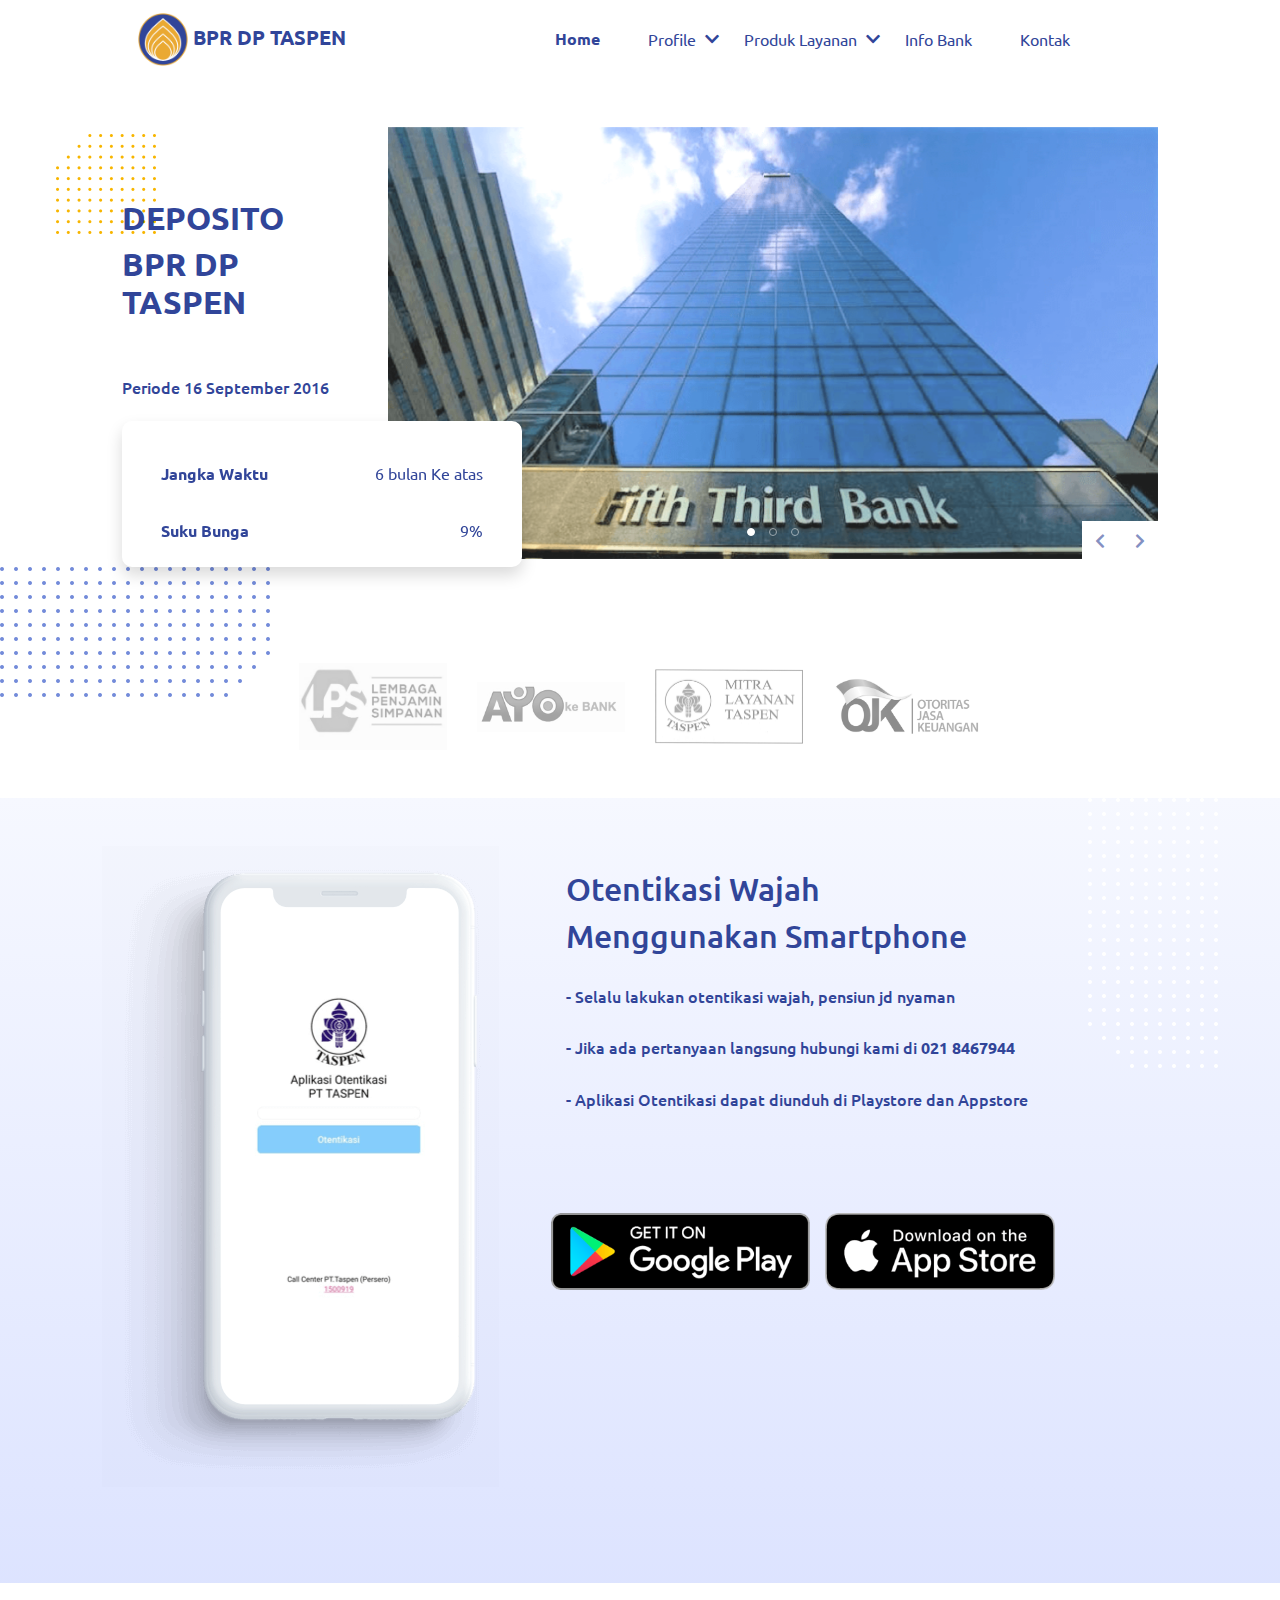
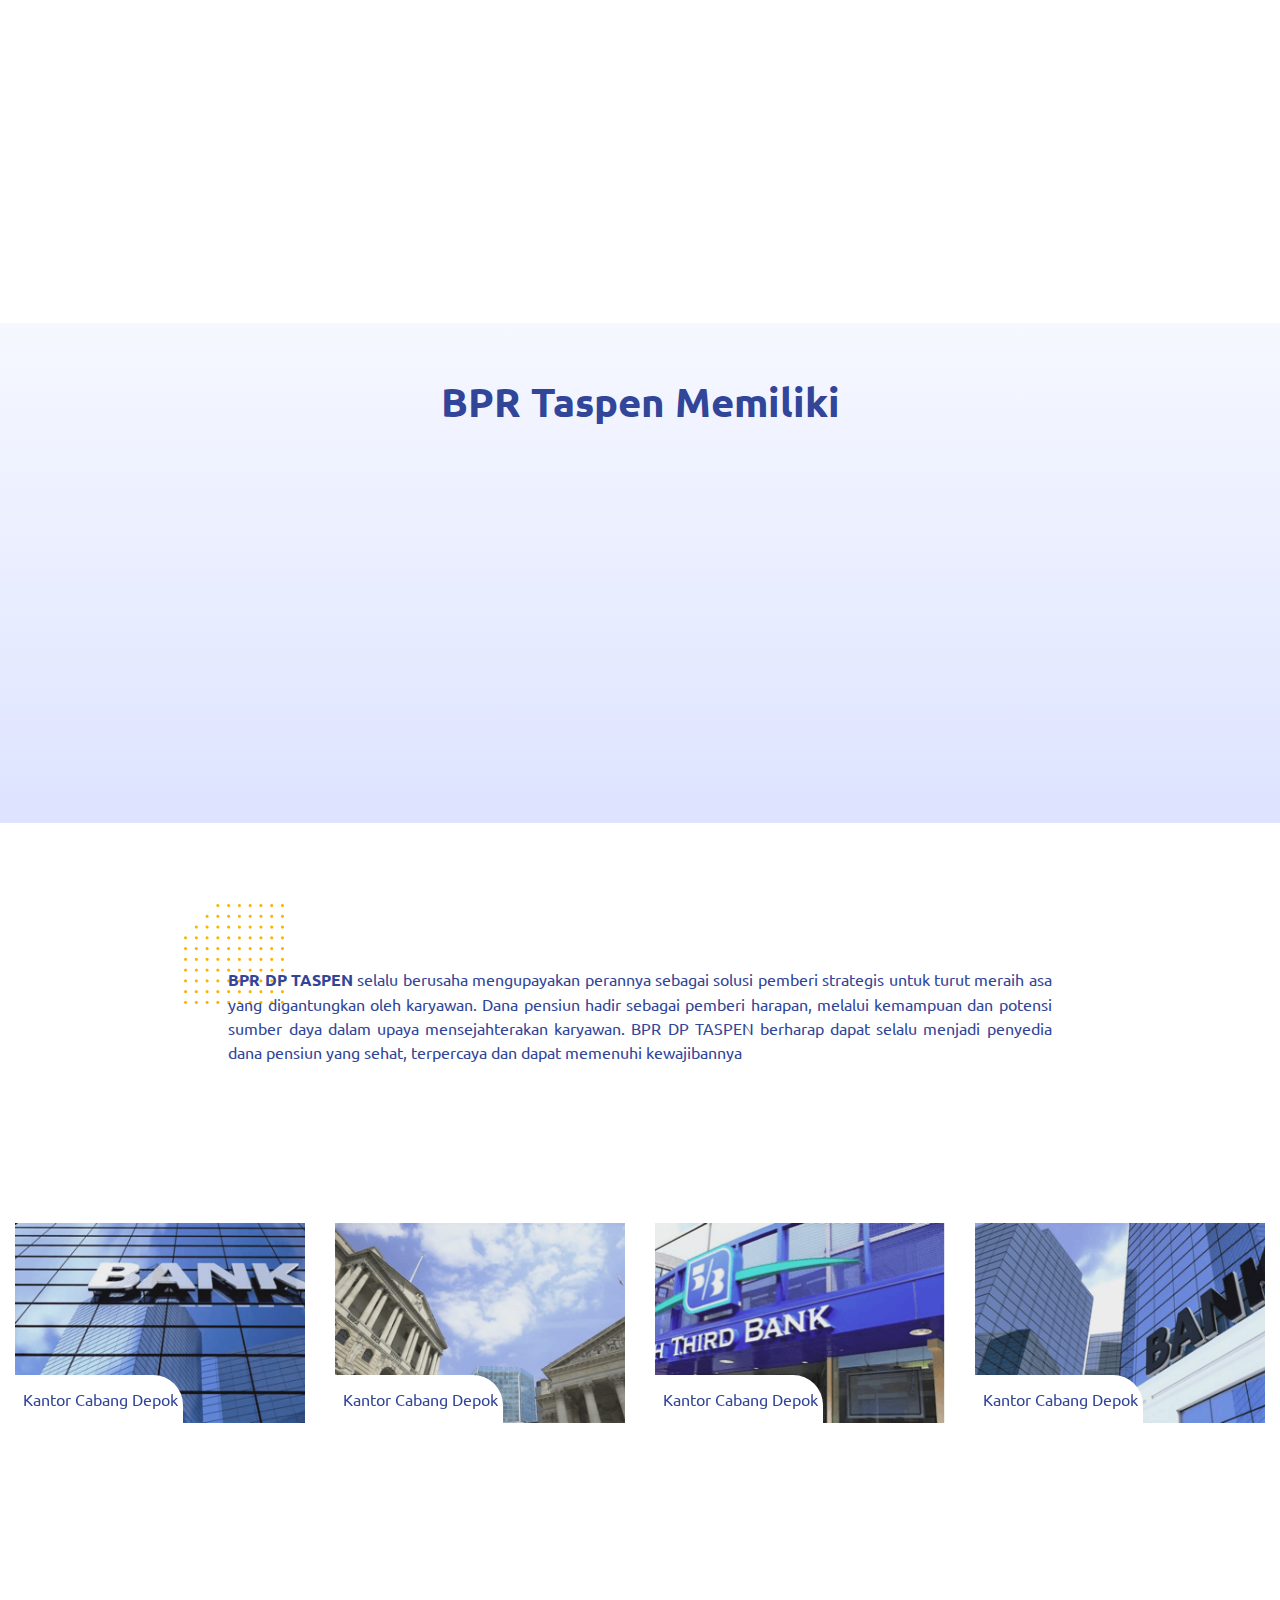
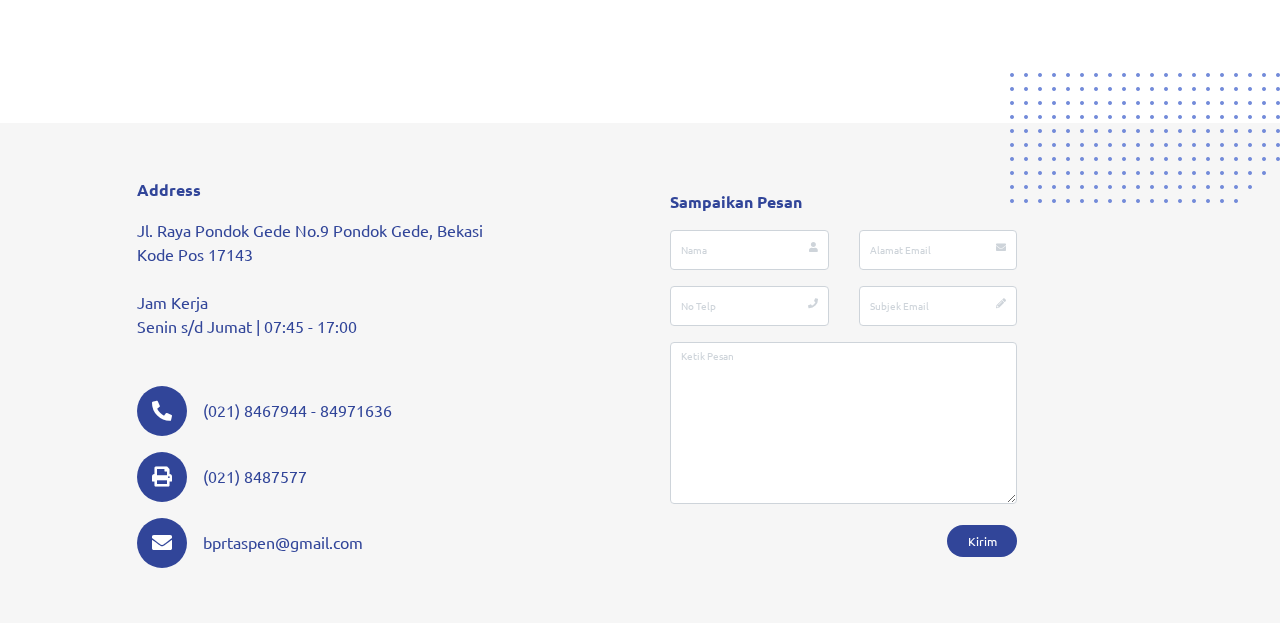
==== index.html @ bd7b1564 "ready to test" ====
<!doctype html>
<html lang="en">
<head>
  <!-- Required meta tags -->
  <meta charset="utf-8">
  <meta name="viewport" content="width=device-width, initial-scale=1, shrink-to-fit=no">
  <!-- Bootstrap CSS -->
  <link rel="stylesheet" type="text/css" href="assets/js/slick/slick.css" />
  <link rel="stylesheet" type="text/css" href="assets/js/slick/slick-theme.css" />
  <link href="assets/js/aos/aos.css" rel="stylesheet">
  <!-- icon -->
  <link rel="icon" sizes="192x192" href="assets/img/logo-bpr.png">
  <link rel="apple-touch-icon" href="assets/img/logo-bpr.png">
  <meta name="msapplication-square310x310logo" content="assets/img/logo-bpr.png">
  <link rel="stylesheet" href="assets/css//bootstrap/bootstrap.min.css">
  <link href="assets/css/fontawesome/css/all.css" rel="stylesheet">
  <link rel="stylesheet" href="assets/css/main.css">
  <link href="https://fonts.googleapis.com/css?family=Ubuntu:400,500,700&display=swap" rel="stylesheet">
  <title>BPR DP Taspen</title>
</head>
<body>
  <div class="container-fluid">
    <header class="row justify-content-center bg-white sticky-top  ">
      <div class="col-md-10  ">
        <nav class="navbar navbar-expand-lg navbar-light   ">
          <a class="navbar-brand color-primary-bold" href="#"> <img src="assets/img/logo-bpr.png" alt="logo"
              class="mx-w-50px  "> BPR DP TASPEN</a>
          <button class="navbar-toggler" type="button" data-toggle="collapse" data-target="#navbarNav"
            aria-controls="navbarNav" aria-expanded="false" aria-label="Toggle navigation" id="btn-nav">
            <div class="button-toggler">
            </div>
            <div class="button-toggler">
            </div>
            <div class="button-toggler">
            </div>
          </button>
          <div class="collapse navbar-collapse justify-content-end" id="navbarNav">
            <ul class="navbar-nav  mr-5">
              <li class="nav-item mx-3 color-primary-bold ">
                <a class="nav-link   " href="index.html">Home <span class="sr-only">(current)</span></a>
              </li>
              <li class="nav-item dropdown mx-3">
                <a class="nav-link dropdown-toggle " href="#c" id="navbarDropdown" role="button" data-toggle="dropdown"
                  aria-haspopup="true" aria-expanded="false">
                  Profile
                </a>
                <div class="dropdown-menu " aria-labelledby="navbarDropdown">
                  <a class="dropdown-item " href="gbp.html">Garis Besar Perusahaan </a>
                  <div class="dropdown-divider"></div>
                  <a class="dropdown-item " href="sejarah.html">SEJARAH </a>
                  <div class="dropdown-divider "></div>
                  <a class="dropdown-item  " href="visi-misi.html">Visi Misi </a>
                  <div class="dropdown-divider"></div>
                  <a class="dropdown-item " href="struktur.html">Struktur Perusahaan </a>
                </div>
              </li>
              <li class="nav-item dropdown mx-3">
                <a class="nav-link dropdown-toggle " href="#c" id="navbarDropdown" role="button" data-toggle="dropdown"
                  aria-haspopup="true" aria-expanded="false">
                  Produk Layanan
                </a>
                <div class="dropdown-menu " aria-labelledby="navbarDropdown">
                  <a class="dropdown-item " href="tabungan.html">Tabungan</a>
                  <div class="dropdown-divider"></div>
                  <a class="dropdown-item " href="deposito.html">Deposito </a>
                  <div class="dropdown-divider "></div>
                  <a class="dropdown-item  " href="kredit.html"> Kredit </a>
                  <div class="dropdown-divider"></div>
                  <a class="dropdown-item " href="layanan.html"> Layanan </a>
                </div>
              </li>
              <li class="nav-item mx-3">
                <a class="nav-link  " href="info-bank.html">Info Bank</a>
              </li>
              <li class="nav-item mx-3 ">
                <a class="nav-link  " href="kontak.html">Kontak</a>
              </li>
            </ul>
          </div>
        </nav>
      </div>
    </header>
    <section name="carousel">
      <div class="row justify-content-center mt-5" id="carousel">
        <div class="col-md-10">
          <div class="row  justify-content-end">
            <div class="col-12 col-md-9 order-md-last">
              <div id="carouselExampleIndicators" class="carousel slide carousel-fade" data-ride="carousel">
                <ol class="carousel-indicators">
                  <li data-target="#carouselExampleIndicators" data-slide-to="0" class="active"></li>
                  <li data-target="#carouselExampleIndicators" data-slide-to="1"></li>
                  <li data-target="#carouselExampleIndicators" data-slide-to="2"></li>
                </ol>
                <div class="carousel-inner">
                  <div class="carousel-item active">
                    <img class="d-block w-100" src="assets/img/index/carousel/7.png">
                  </div>
                  <div class="carousel-item">
                    <img class="d-block w-100" src="assets/img/index/carousel/7.png">
                  </div>
                  <div class="carousel-item">
                    <img class="d-block w-100" src="assets/img/index/carousel/7.png">
                  </div>
                </div>
                <a class="carousel-control-prev " href="#carouselExampleIndicators" role="button" data-slide="prev">
                  <span class="carousel-control-prev-icon d-block d-sm-none" aria-hidden="true"></span>
                  <span class="sr-only">Previous</span>
                </a>
                <a class="carousel-control-next" href="#carouselExampleIndicators" role="button" data-slide="next">
                  <span class="carousel-control-next-icon d-block d-sm-none" aria-hidden="true"></span>
                  <span class="sr-only">Next</span>
                </a>
                <div class="el-button-carousel 	d-none d-sm-block">
                  <button class="btn button-carousel " href="#carouselExampleIndicators" data-slide="prev">
                    <i class="fas fa-chevron-left"></i>
                  </button>
                  <button class="btn button-carousel" href="#carouselExampleIndicators" data-slide="next">
                    <i class="fas fa-chevron-right"></i>
                  </button>
                </div>
              </div>
            </div>
            <div class="col-md-3 col-12  pt-md-5 mt-4">
              <div class="d-flex flex-column">
                <img src="assets/img/asset dot/dot-yellow.png" alt="" style="position: absolute;
                  top: -17px;
    left: -51px;
">
                <h2 class=" p-relative"> <b>DEPOSITO</b> </h2>
                <h2 class=""> <b> BPR DP TASPEN </b></h2>
                <h6 class="mt-5 "> Periode 16 September 2016</h6>
                <div class="row shadow periode-layout mx-1 mx-md-0 mt-3  bg-white p-4 ">
                  <div class="col-6 my-3 ">
                    <b> Jangka Waktu </b>
                  </div>
                  <div class="col-6 my-3  text-right">
                    6 bulan Ke atas
                  </div>
                  <div class="col-6 mt-3  ">
                    <b> Suku Bunga </b>
                  </div>
                  <div class="col-6 mt-3 text-right">
                    9%
                  </div>
                </div>
              </div>
            </div>
          </div>
        </div>
      </div>
    </section>
    <section name="partner-deals">
      <div class="row justify-content-center" id="partner-deals">
        <img src="assets/img/asset dot/5.png" alt="" class="d-none d-sm-block" style="position: absolute; left: 0;">
        <div class="col-md-10  ">
          <div class="row my-md-5 my-3">
            <div class="col pt-5">
              <div class="row justify-content-center ">
                <div class=" col-3 col-md-2">
                  <img src="assets/img/index/partner/LOGO LPS.jpg" class="mx-w-100 img-partner">
                </div>
                <div class=" col-3 col-md-2">
                  <img src="assets/img//index/partner/LOGO AYO KEBANK.jpg" class="mx-w-100 img-partner">
                </div>
                <div class=" col-3 col-md-2">
                  <img src="assets/img/index/partner/LOGO MITRA LAYANAN TASPEN.jpg" class="mx-w-100 img-partner">
                </div>
                <div class=" col-3 col-md-2">
                  <img src="assets/img/index/partner/LOGO OJK.png" class="mx-w-100 img-partner">
                </div>
              </div>
            </div>
          </div>
        </div>
      </div>
    </section>
    <section name="app">
      <div class="row bg-app justify-content-center pb-5 " id="app">
        <img src="assets/img/asset dot/3.png" alt="" style="    position: absolute;
        right: 62px;" class="d-none d-sm-block">
        <div class="col-md-10 py-5">
          <div class="row">
            <div class="col-md-5 col-12">
              <img src="assets/img/index/app/img-phone.png" alt="image" class="mx-w-100 ml-20px">
            </div>
            <div class="col mt-md-4">
              <div class="d-flex flex-column">
                <h2 class=""> Otentikasi Wajah</h2>
                <h2 class="">Menggunakan Smartphone</h2>
                <h6 class=" pt-4">- Selalu lakukan otentikasi wajah, pensiun jd nyaman</h6>
                <h6 class=" pt-4">- Jika ada pertanyaan langsung hubungi kami di <b>021 8467944</b></h6>
                <h6 class=" pt-4">- Aplikasi Otentikasi dapat diunduh di Playstore dan Appstore</h6>
                <div class="row mt-md-5 justify-content-center justify-content-md-start ">
                  <div class="col-5 mt-5 px-0">
                    <img src="assets/img/index/app/google-play-badge.png" class="mx-w-100 img-partner"
                      style="filter: grayscale(0%); opacity: 1;">
                  </div>
                  <div class="col-5 mt-5">
                    <img src="assets/img/index/app/appstore badge.png" class="mx-w-100 img-partner"
                      style="filter: grayscale(0%); opacity: 1;">
                  </div>
                </div>
              </div>
            </div>
          </div>
        </div>
      </div>
    </section>
    <section name="galery">
      <div class="row justify-content-center mt-60px" id="galery">
        <div class="col col-md-10">
          <div class="row justify-content-center">
            <div class="col-12 col-md-4 m-3 m-md-0" data-aos="fade-right" data-aos-offset="500"
              data-aos-easing="ease-in-sine">
              <div class="d-flex flex-column">
                <img src="assets/img/index/galery/9.png" alt="" class="img-galery">
                <h5 class=" mt-3">Memberikan layanan yang terbaik kepada para nasabah </h5>
              </div>
            </div>
            <div class="col-12 col-md-4 m-3 m-md-0" data-aos="fade-up" data-aos-anchor-placement="center-bottom">
              <div class="d-flex flex-column">
                <img src="assets/img/index/galery/10.png" alt="" class="img-galery">
                <h5 class=" mt-3">Memberikan layanan yang terbaik kepada para nasabah </h5>
              </div>
            </div>
            <div class="col-12 col-md-4 m-3 m-md-0" data-aos="fade-left" data-aos-offset="500"
              data-aos-easing="ease-in-sine">
              <div class="d-flex flex-column">
                <img src="assets/img/index/galery/20.png" alt="" class="img-galery">
                <h5 class=" mt-3">Memberikan layanan yang terbaik kepada para nasabah </h5>
              </div>
            </div>
          </div>
        </div>
      </div>
    </section>
    <section name="info">
      <div class="row align-items-center justify-content-center bg-app pb-5 pb-md-0" id="info">
        <div class="col col-md-10 mt-5 mt-md-0 ">
          <h1 class=" text-center"> <b>BPR Taspen Memiliki</b></h1>
          <div class="row justify-content-center mt-5">
            <div class="col-auto m-2  " data-aos="flip-down" data-aos-offset="400" data-aos-easing="ease-in-sine">
              <div class="shadow layout-info el-layout-info bg-white">
                <div class="d-flex flex-column pt-4 ">
                  <img src="assets/img/asset dot/4.png" alt="" style=" position: absolute;
                  right: 20px;
                  top: 6px;">
                  <div class="icon-info row ml-0 mt-5 ml-4 justify-content-center align-content-center"> <i
                      class="far fa-user "></i> </div>
                  <span class=" mt-3 mb-1 px-4"> <b> Nasabah </b> </span>
                  <span class="  px-4">12.165 / 2019</span>
                </div>
              </div>
            </div>
            <div class="col-auto m-2  " data-aos="flip-right" data-aos-offset="400" data-aos-easing="ease-in-sine">
              <div class="shadow layout-info el-layout-info bg-white">
                <div class="d-flex flex-column pt-4 ">
                  <img src="assets/img/asset dot/4.png" alt="" style=" position: absolute;
                    right: 20px;
                    top: 6px;">
                  <div class="icon-info row ml-0 mt-5 ml-4 justify-content-center align-content-center"> <i
                      class="fas fa-money-bill-wave"></i> </div>
                  <span class=" mt-3 mb-1 px-4"> <b> Deposit </b> </span>
                  <span class="  px-4">12.165 / 2019</span>
                </div>
              </div>
            </div>
            <div class="col-auto  m-2" data-aos="flip-up" data-aos-offset="400" data-aos-easing="ease-in-sine">
              <div class="shadow el-layout-info bg-white">
                <div class="d-flex flex-column pt-4 ">
                  <img src="assets/img/asset dot/4.png" alt="" style=" position: absolute;
                    right: 20px;
                    top: 6px;">
                  <div class="icon-info row ml-0 mt-5 ml-4 justify-content-center align-content-center"> <i
                      class="fas fa-wallet"></i> </div>
                  <span class=" mt-3 mb-1 px-4"> <b> Kredit </b> </span>
                  <span class="  px-4">12.165 / 2019</span>
                </div>
              </div>
            </div>
          </div>
        </div>
      </div>
    </section>
    <section name="sejarah">
      <div class="row justify-content-center" id="sejarah">
        <div class="col-md-8 align-self-center  p-relative my-5 my-md-0">
          <img src="assets/img/asset dot/dot-yellow.png" alt="" class="	d-none d-sm-block" style="position: absolute;     position: absolute;
                top: -63px;
    left: -29px;
">
          <p class=" p-relative text-justify"><b>BPR DP TASPEN </b> selalu berusaha mengupayakan perannya
            sebagai solusi pemberi strategis untuk turut meraih asa yang digantungkan oleh karyawan. Dana pensiun hadir
            sebagai pemberi harapan, melalui kemampuan dan potensi sumber daya dalam upaya mensejahterakan karyawan. BPR
            DP TASPEN berharap dapat selalu menjadi penyedia dana pensiun yang sehat, terpercaya dan dapat memenuhi
            kewajibannya</p>
        </div>
      </div>
    </section>
    <section name="slide-galery">
      <div class="row el-slide-galery-parent" id="slide-galery">
        <div class="col-12 col-md-3">
          <div class="el-slide-galery" style="background-image: url('assets/img/index/slide-galery/1.png');">
            <div class="bg-white el-info pl-2"> <span class="">Kantor Cabang Depok</span> </div>
          </div>
        </div>
        <div class="col-12 col-md-3">
          <div class="el-slide-galery" style="background-image: url('assets/img/index/slide-galery/3.png');">
            <div class="bg-white el-info pl-2"> <span class="">Kantor Cabang Depok</span> </div>
          </div>
        </div>
        <div class="col-12 col-md-3">
          <div class="el-slide-galery" style="background-image: url('assets/img/index/slide-galery/6.png');">
            <div class="bg-white el-info pl-2"> <span class="">Kantor Cabang Depok</span> </div>
          </div>
        </div>
        <div class="col-12 col-md-3">
          <div class="el-slide-galery" style="background-image:url('assets/img/index/slide-galery/17.png');">
            <div class="bg-white el-info pl-2"> <span class="">Kantor Cabang Depok</span> </div>
          </div>
        </div>
        <div class="col-12 col-md-3">
          <div class="el-slide-galery" style="background-image: url('assets/img/index/slide-galery/1.png');">
            <div class="bg-white el-info pl-2"> <span class="">Kantor Cabang Depok</span> </div>
          </div>
        </div>
        <div class="col-12 col-md-3">
          <div class="el-slide-galery" style="background-image: url('assets/img/index/slide-galery/3.png');">
            <div class="bg-white el-info pl-2"> <span class="">Kantor Cabang Depok</span> </div>
          </div>
        </div>
        <div class="col-12 col-md-3">
          <div class="el-slide-galery" style="background-image: url('assets/img/index/slide-galery/6.png');">
            <div class="bg-white el-info pl-2"> <span class="">Kantor Cabang Depok</span> </div>
          </div>
        </div>
        <div class="col-12 col-md-3">
          <div class="el-slide-galery" style="background-image:url('assets/img/index/slide-galery/17.png');">
            <div class="bg-white el-info pl-2"> <span class="">Kantor Cabang Depok</span> </div>
          </div>
        </div>
      </div>
    </section>
    <section name="footer">
      <div class="row justify-content-center bg-footer p-relative pb-5 pb-md-0" id="footer">
        <img src="assets/img/asset dot/5.png" alt="" class="d-none d-sm-block"
          style="position: absolute; right: 0; top:-50px;">
        <div class="col-md-10">
          <div class="row align-items-center h-100">
            <div class="col-12 col-md-6 my-5 my-md-0">
              <div class="d-flex flex-column col-12 col-md-9">
                <span class="color-primary-bold">Sampaikan Pesan</span>
                <div class="row mt-3">
                  <div class=" col-12 col-md-6">
                    <form action="">
                      <input type="text" placeholder="Nama" class="input-info">
                      <i class="fas fa-user icon-form"></i>
                    </form>
                  </div>
                  <div class="col-12 col-md-6 mt-3 mt-md-0 ">
                    <form action="">
                      <input type="text" placeholder="Alamat Email" class="input-info">
                      <i class="fas fa-envelope icon-form"></i>
                      
                    </form>
                  </div>
                </div>
                <div class="row mt-3">
                  <div class="col-12 col-md-6  mt-md-0">
                    <form action="">
                      <input type="text" placeholder="No Telp" class="input-info">
                      <i class="fas fa-phone icon-form"></i>
                      
                    </form>
                  </div>
                  <div class=" col-12 col-md-6 mt-3 mt-md-0">
                    <form action="">
                      <input type="text" placeholder="Subjek Email" class="input-info">
                      <i class="fas fa-pencil-alt icon-form"></i>
                    </form>
                  </div>
                </div>
                <div class="row mt-3">
                  <div class="col">
                    <textarea name="" id="" cols="30" rows="10" class="input-info" placeholder="Ketik Pesan"></textarea>
                  </div>
                </div>
                <div class="row mt-3">
                  <div class="col text-right">
                    <button class="rounded-pill btn button-primary1 "> Kirim</button>
                  </div>
                </div>
              </div>
            </div>
            <div class="col-12 col-md-6 order-md-first mt-4 mt-md-0  ">
              <div class="d-flex flex-column col-12 col-md-9">
                <b class="">Address</b>
                <span class=" mt-3">Jl. Raya Pondok Gede No.9 Pondok Gede, Bekasi
                  <br> Kode Pos 17143 </br>
                </span>
                <span class=" mt-4"> Jam Kerja
                </span>
                <span class="">
                  Senin s/d Jumat | 07:45 - 17:00</span>
                <div class="mt-5 d-flex">
                  <div class="icon-contact  rounded-circle  ">
                    <i class="fas fa-phone-alt m-15px"></i>
                  </div>
                  <span class=" ml-3 lh-3  "> (021) 8467944 - 84971636
                  </span>
                </div>
                <div class="mt-3 d-flex">
                  <div class="icon-contact rounded-circle"> <i class="fas fa-print m-15px"></i> </div>
                  <span class="  ml-3 lh-3 "> (021) 8487577</span>
                </div>
                <div class="mt-3 d-flex">
                  <div class="icon-contact rounded-circle"> <i class="fas fa-envelope m-15px"></i></div>
                  <span class=" ml-3  lh-3"> bprtaspen@gmail.com </span>
                </div>
              </div>
            </div>
          </div>
        </div>
      </div>
    </section>
  </div>
  <!-- Optional JavaScript -->
  <!-- jQuery first, then Popper.js, then Bootstrap JS -->
  <script src="assets/js/base/jquery-3.3.1.slim.min.js"
    integrity="sha384-q8i/X+965DzO0rT7abK41JStQIAqVgRVzpbzo5smXKp4YfRvH+8abtTE1Pi6jizo"
    crossorigin="anonymous"></script>
  <script src="assets/js/base/popper.min.js"
    integrity="sha384-UO2eT0CpHqdSJQ6hJty5KVphtPhzWj9WO1clHTMGa3JDZwrnQq4sF86dIHNDz0W1"
    crossorigin="anonymous"></script>
  <script src="assets/js/base/bootstrap.min.js"
    integrity="sha384-JjSmVgyd0p3pXB1rRibZUAYoIIy6OrQ6VrjIEaFf/nJGzIxFDsf4x0xIM+B07jRM"
    crossorigin="anonymous"></script>
  <script type="text/javascript" src="assets/js/aos/aos.js">  </script>
  <script type="text/javascript" src="assets/js/slick/slick.min.js"></script>
  <script type="text/javascript">
    $(document).ready(function () {
      AOS.init();
      $("#btn-nav").click(function () {
        $(".button-toggler:first-child").toggleClass("animation-toggler-1")
        $(".button-toggler:nth-child(2)").toggleClass("animation-toggler-2")
        $(".button-toggler:nth-child(3)").toggleClass("animation-toggler-3")
          ;
      });
      // navbar
      $(window).scroll(function () {
        if ($(this).scrollTop() > 100) {
          $('header').addClass('shadow');
        } else {
          $('header').removeClass('shadow');
        }
      });
      // slick
      $('.el-slide-galery-parent').slick({
        slidesToShow: 4,
        slidesToScroll: 1,
        autoplay: true,
        autoplaySpeed: 1200,
        responsive: [
          {
            breakpoint: 768,
            settings: {
              slidesToShow: 1,
              slidesToScroll: 1
            }
          }
        ]
      });
    });
  </script>
</body>
</html>
---- assets/css/main.css ----
@charset "UTF-8";
@keyframes tabs-width {
  from {
    width: 0%;
    left: 50%;
  }
  to {
    width: 100%;
  }
}
.navbar-toggler {
  padding: 0;
  outline: none !important;
  border: none !important;
}

.dropdown-menu {
  border: none !important;
}

@media (min-width: 900px) {
  .dropdown-menu {
    display: block !important;
    visibility: hidden;
    opacity: 0.6;
    -moz-box-shadow: 0 0.5rem 1rem rgba(0, 0, 0, 0.15);
    -webkit-box-shadow: 0 0.5rem 1rem rgba(0, 0, 0, 0.15);
    box-shadow: 0 0.5rem 1rem rgba(0, 0, 0, 0.15);
    -webkit-transform: translateY(30px);
    -ms-transform: translateY(30px);
    transform: translateY(30px);
    -webkit-transition: all 0.2s;
    -o-transition: all 0.2s;
    transition: all 0.2s;
    border: none !important;
  }

  .dropdown-item {
    color: #314599 !important;
  }
  .dropdown-item:hover {
    -webkit-transition: all 0.1s linear;
    -o-transition: all 0.1s linear;
    transition: all 0.1s linear;
    font-weight: bold;
  }
  .dropdown-item:active {
    background: transparent;
    font-weight: bold;
  }

  .dropdown:hover .dropdown-menu {
    -webkit-transform: translateY(0px);
    -ms-transform: translateY(0px);
    transform: translateY(0px);
    visibility: visible;
    opacity: 1;
  }
}
.carousel-indicators li {
  box-sizing: content-box;
  margin: 7px;
  border-radius: 50% !important;
  border: solid 1.2px white;
  background: transparent;
  width: 6px;
  height: 6px;
  -moz-box-shadow: 0 0.5rem 1rem rgba(0, 0, 0, 0.15);
  -webkit-box-shadow: 0 0.5rem 1rem rgba(0, 0, 0, 0.15);
  box-shadow: 0 0.5rem 1rem rgba(0, 0, 0, 0.15);
}

.carousel-indicators li.active {
  background: white;
}

.dropdown-toggle::after {
  display: none;
}

.dropdown-toggle::before {
  font-family: "Font Awesome 5 Free";
  font-weight: 700;
  content: "" !important;
  position: absolute;
  right: -15px;
}

.table td,
.table th {
  border-top: none !important;
}

.navbar-light .navbar-nav .nav-link {
  color: #314599 !important;
}

.nav-tabs .nav-link.active {
  color: #314599 !important;
  font-weight: bold;
  position: relative;
  height: 70px;
}
.nav-tabs .nav-link.active::after {
  content: "";
  width: 100%;
  height: 5px;
  background: #f7b500;
  position: absolute;
  bottom: 0px;
  left: 0;
  animation: tabs-width 0.2s linear;
}

.nav-tabs .nav-link {
  color: #ced4da !important;
  border: none !important;
  border-top-left-radius: none !important;
  border-top-right-radius: none !important;
  padding-bottom: 1.5rem !important;
}

.dropdown-item {
  color: #314599 !important;
}

@media (min-width: 768px) {
  #galery {
    min-height: 400px;
  }
}

#info {
  min-height: 100px;
}
@media (min-width: 768px) {
  #info {
    min-height: 500px;
  }
}

#sejarah {
  min-height: 100px;
}
@media (min-width: 768px) {
  #sejarah {
    min-height: 400px;
  }
}

#slide-galery {
  min-height: 100px;
  max-width: 100vw;
  overflow: hidden;
}
@media (min-width: 768px) {
  #slide-galery {
    min-height: 500px;
  }
}

#footer {
  min-height: 100px;
}
@media (min-width: 768px) {
  #footer {
    min-height: 500px;
  }
}

@media (min-width: 768px) {
  #layanan {
    margin-bottom: 200px;
  }
}

@media (min-width: 768px) {
  #info-bank {
    margin-bottom: 150px;
  }
}

.button-primary1 {
  font-family: "Ubuntu", sans-serif !important;
  color: white;
  background: #314599;
  font-size: 12px;
  min-width: 70px;
}
.button-primary1:hover {
  color: white;
}
.button-carousel {
  color: rgba(49, 69, 153, 0.6);
  outline: none !important;
  -moz-box-shadow: none !important;
  -webkit-box-shadow: none !important;
  box-shadow: none !important;
}
.button-carousel:active {
  color: #314599;
}
.button-carousel:focus {
  color: #314599;
}
.button-carousel:hover {
  color: #314599;
}
.button-toggler {
  width: 30px;
  height: 5px;
  background-color: #314599;
  border-radius: 3px;
  display: block;
  margin: 7px 0;
  transition: all 0.4s cubic-bezier(0.61, 0.59, 0.26, 0.93);
}

.input-info {
  width: 100%;
  color: #314599;
  border-radius: 4px;
  padding: 5px 10px 5px 10px;
  outline: none;
  font-size: 10px;
  box-shadow: none;
  border: 1px solid #ced4da;
  min-height: 40px;
}
.input-info::placeholder {
  color: #ced4da;
}
.input-info:focus {
  box-shadow: 0 0 2pt #314599;
}
.input-info:focus ~ .icon-form {
  color: #314599;
  -webkit-transition: all 0.2s;
  -o-transition: all 0.2s;
  transition: all 0.2s;
  transition-delay: 0.1s;
}

.el-info {
  min-width: 55%;
  border-top-right-radius: 30px;
  position: absolute;
  bottom: 0;
  line-height: 3;
  padding-right: 5px;
}
.el-button-carousel {
  position: absolute;
  right: 0;
  bottom: 0px;
  z-index: 1;
  background: white;
}
.el-layout-info {
  width: 280px;
  height: 280px;
  border-radius: 15px;
}
.el-slide-galery {
  width: 100%;
  height: 200px;
  position: relative;
  background-size: cover;
  background-repeat: no-repeat;
}
.el-slide-bank {
  width: 100%;
  height: 100px;
  position: relative;
  background-size: cover;
  background-repeat: no-repeat;
}
@media (min-width: 768px) {
  .el-slide-bank {
    width: 100%;
    height: 140px;
  }
}

.periode-layout {
  position: relative;
  border-radius: 10px;
  z-index: 2;
}
@media (min-width: 768px) {
  .periode-layout {
    min-width: 400px;
  }
}

.table-gbp {
  color: #314599;
}

@media (min-width: 768px) {
  .table-gbp td:first-child {
    min-width: 250px;
  }
}
.i-frame-maps {
  position: relative;
  z-index: 2;
  height: 240px;
}
@media (min-width: 768px) {
  .i-frame-maps {
    height: 640px;
  }
}

.i-frame-yt {
  position: relative;
  z-index: 2;
  height: 240px;
}
@media (min-width: 768px) {
  .i-frame-yt {
    height: 340px;
  }
}

.icon-info {
  color: #f7b500;
  width: 80px;
  height: 80px;
  font-size: 24px;
  border-radius: 50%;
  border: solid 2px #f7b500;
}
.icon-contact {
  background: #314599;
  color: white;
  font-size: 20px;
}
.icon-form {
  position: absolute;
  right: 26px;
  top: 12px;
  color: #ced4da;
  transition: 0.2s;
}
@media (min-width: 768px) {
  .icon-form {
    font-size: 10px;
  }
}

.bg-navbar {
  background: rgba(255, 255, 255, 0.3);
}
.bg-app {
  background: linear-gradient(0deg, rgba(187, 200, 255, 0.5) 0%, rgba(237, 241, 255, 0.5) 100%);
}
.bg-footer {
  background: #F6F6F6;
}

.color-primary {
  color: #314599 !important;
}
.color-primary-bold {
  color: #314599 !important;
  font-weight: bold !important;
}

.animation-toggler-1 {
  -webkit-transform: translateY(12px) rotate(45deg);
  -ms-transform: translateY(12px) rotate(45deg);
  transform: translateY(12px) rotate(45deg);
}
.animation-toggler-2 {
  -webkit-transform: translateY(0px) rotate(-45deg);
  -ms-transform: translateY(0px) rotate(-45deg);
  transform: translateY(0px) rotate(-45deg);
}
.animation-toggler-3 {
  -webkit-transform: scale(0);
  -ms-transform: scale(0);
  transform: scale(0);
}

.mx-w-100 {
  max-width: 100%;
}
.mx-w-100px {
  max-width: 100px;
}
.mx-w-95 {
  max-width: 95px;
}
.mx-w-50px {
  max-width: 50px;
}

.w-400 {
  width: 400px;
}

.p-relative {
  position: relative;
  z-index: 1;
}

.mt-60px {
  margin-top: -60px;
}
.mt-100px {
  margin-top: 100px;
}
.mt-min-100px {
  margin-top: -100px;
}

.m-15px {
  margin: 15px;
}

.lh-3 {
  line-height: 3;
}

@media (max-width: 768px) {
  h2 {
    font-size: 28px !important;
  }
}
.ml-20px {
  margin-left: -20px;
}

.ul-gbp {
  list-style-type: none;
  padding-left: 0;
}
.ul-gbp li {
  margin-bottom: 20px;
}
.ul-decimal {
  list-style-type: decimal;
}

.img-partner {
  -webkit-transition: all 0.1s;
  -o-transition: all 0.1s;
  transition: all 0.1s;
  width: 100%;
  height: 100%;
  object-fit: contain;
  filter: grayscale(100%);
  opacity: 0.5;
}
.img-partner:hover {
  filter: grayscale(0%);
  opacity: 0.7;
}
@media (max-width: 768px) {
  .img-partner {
    filter: grayscale(10%);
    opacity: 0.8;
  }
}
.img-slide-galery {
  width: 300px;
  height: 300px;
  object-fit: contain;
}
.img-galery {
  object-fit: contain;
  width: 100%;
  height: 100%;
}

html {
  scroll-behavior: smooth;
}

body {
  font-family: "Ubuntu", sans-serif;
  color: #314599;
}

/*# sourceMappingURL=main.css.map */
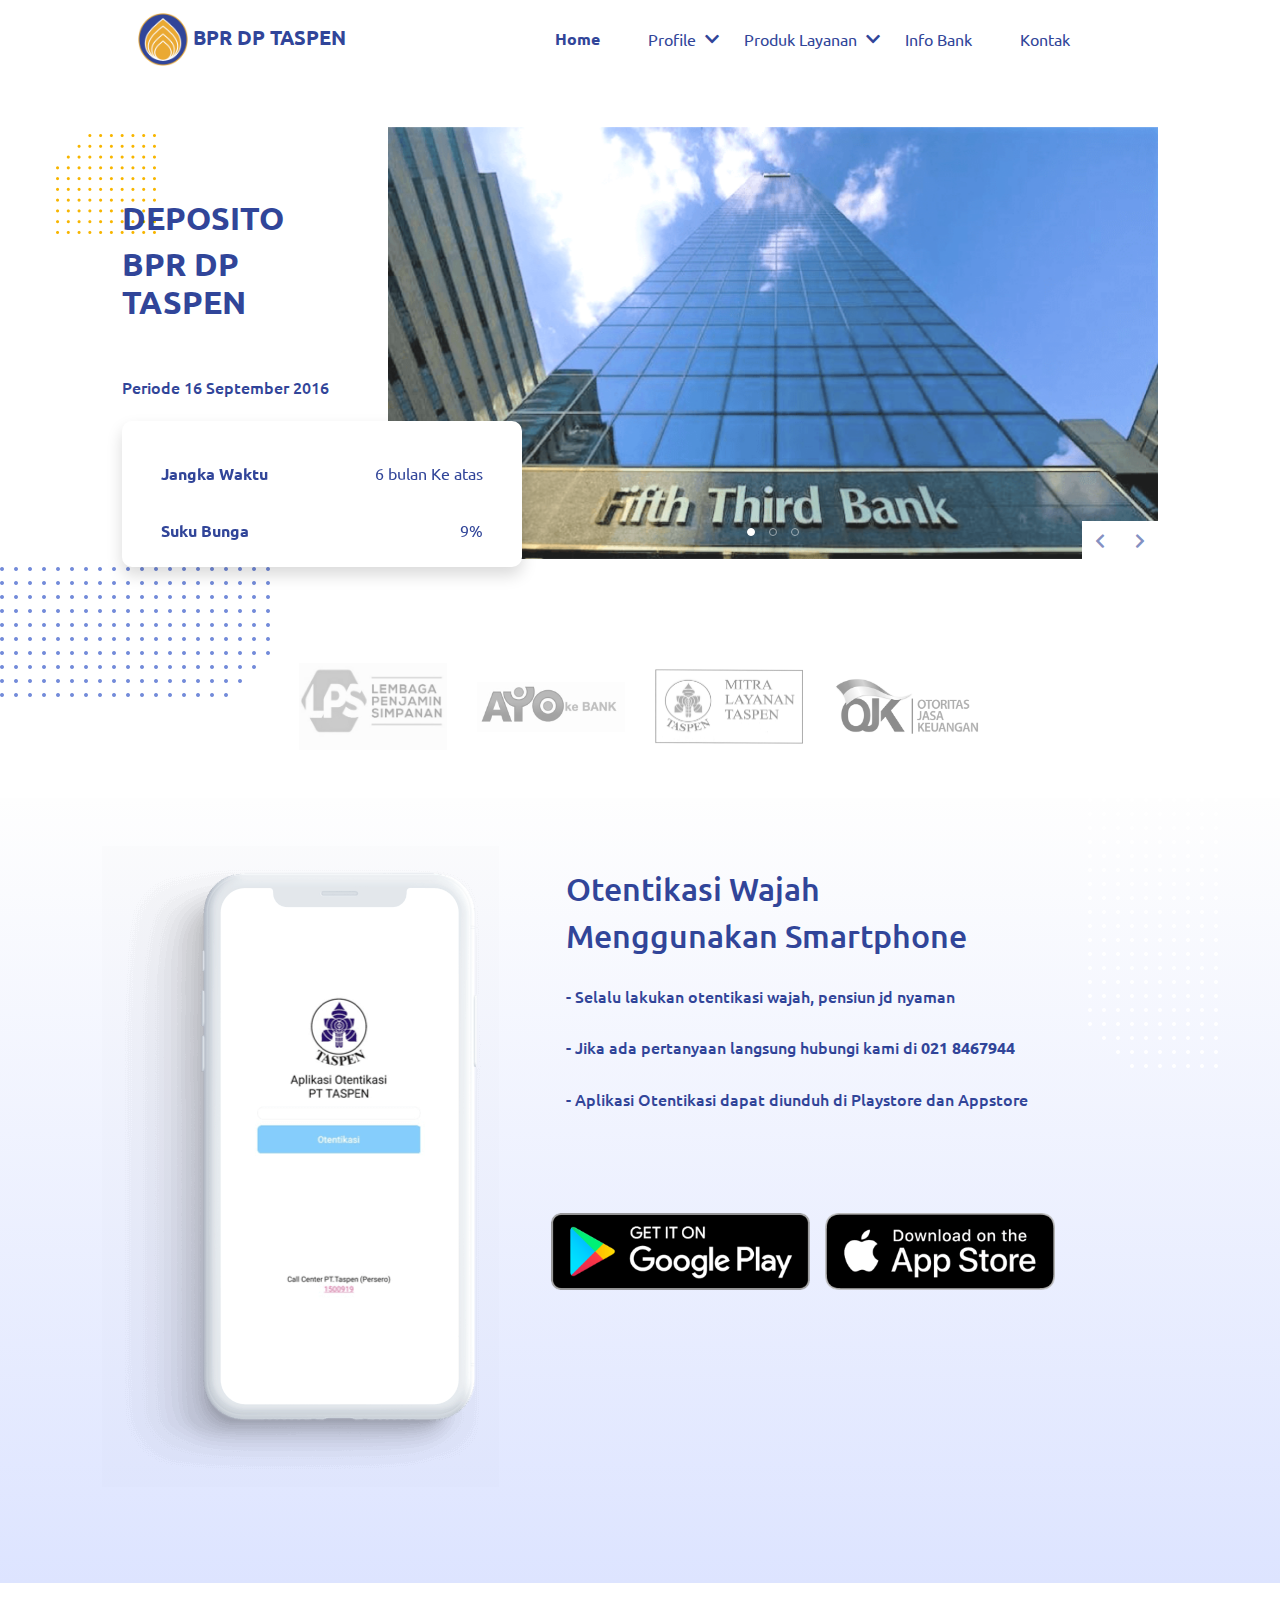
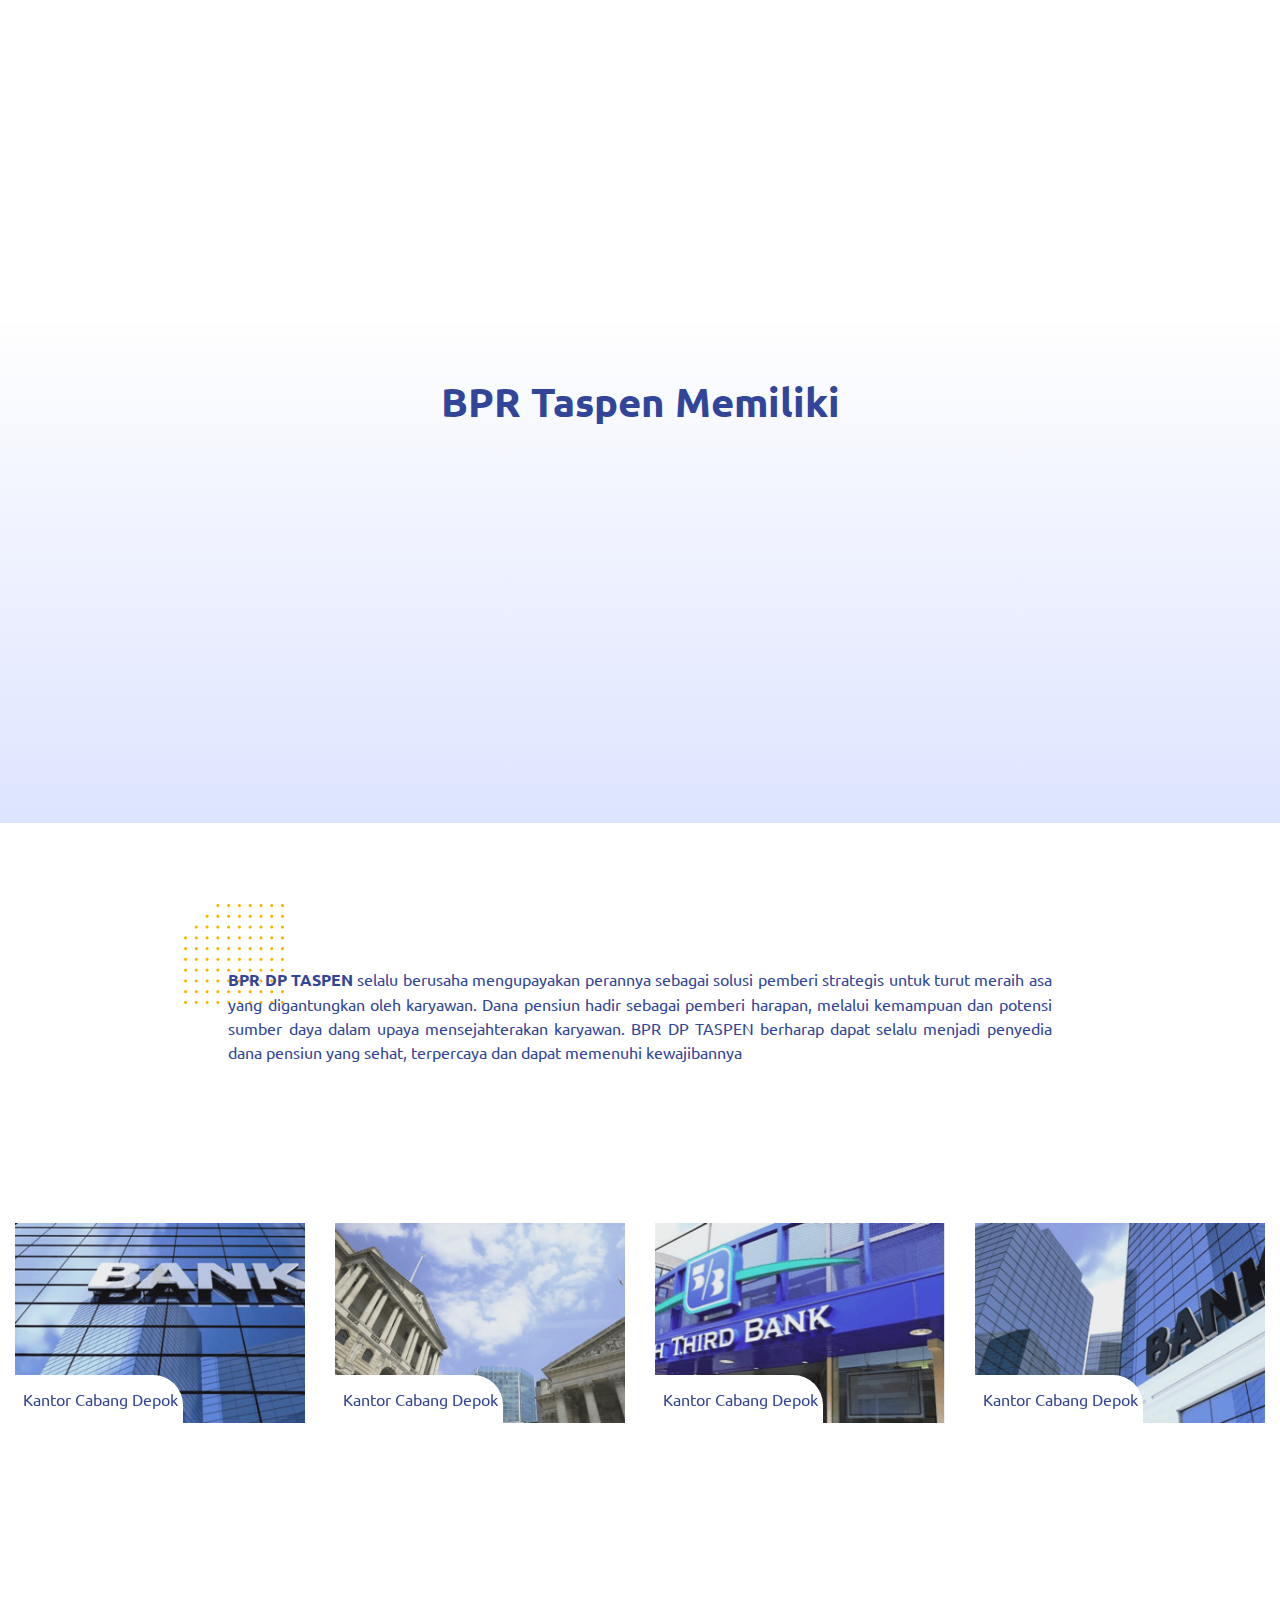
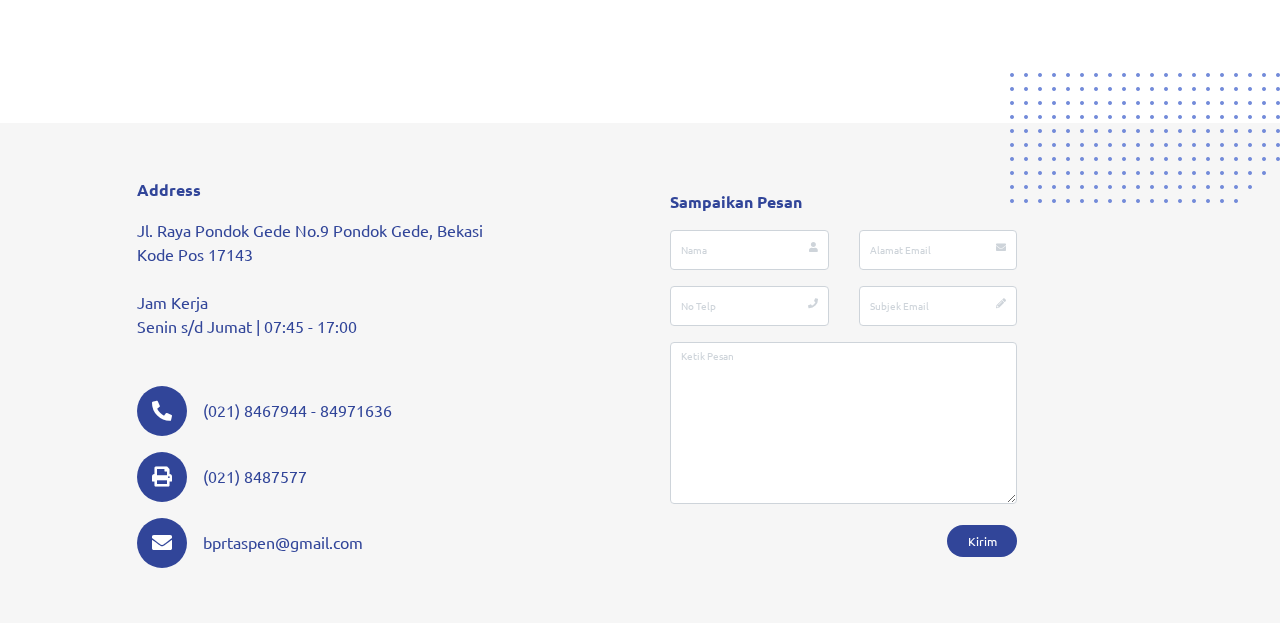
==== commit d1192630: "revisi struktur" ====
--- a/index.html
+++ b/index.html
@@ -361,7 +361,6 @@
                     <form action="">
                       <input type="text" placeholder="Alamat Email" class="input-info">
                       <i class="fas fa-envelope icon-form"></i>
-                      
                     </form>
                   </div>
                 </div>
@@ -370,7 +369,6 @@
                     <form action="">
                       <input type="text" placeholder="No Telp" class="input-info">
                       <i class="fas fa-phone icon-form"></i>
-                      
                     </form>
                   </div>
                   <div class=" col-12 col-md-6 mt-3 mt-md-0">
@@ -424,37 +422,24 @@
       </div>
     </section>
   </div>
-  <!-- Optional JavaScript -->
-  <!-- jQuery first, then Popper.js, then Bootstrap JS -->
-  <script src="assets/js/base/jquery-3.3.1.slim.min.js"
-    integrity="sha384-q8i/X+965DzO0rT7abK41JStQIAqVgRVzpbzo5smXKp4YfRvH+8abtTE1Pi6jizo"
-    crossorigin="anonymous"></script>
-  <script src="assets/js/base/popper.min.js"
-    integrity="sha384-UO2eT0CpHqdSJQ6hJty5KVphtPhzWj9WO1clHTMGa3JDZwrnQq4sF86dIHNDz0W1"
-    crossorigin="anonymous"></script>
-  <script src="assets/js/base/bootstrap.min.js"
-    integrity="sha384-JjSmVgyd0p3pXB1rRibZUAYoIIy6OrQ6VrjIEaFf/nJGzIxFDsf4x0xIM+B07jRM"
-    crossorigin="anonymous"></script>
+
+  <!-- core js -->
+  <script src="assets/js/base/jquery-3.3.1.slim.min.js"></script>
+  <script src="assets/js/base/popper.min.js"></script>
+  <script src="assets/js/base/bootstrap.min.js"></script>
+
+<!-- ---core -->
   <script type="text/javascript" src="assets/js/aos/aos.js">  </script>
   <script type="text/javascript" src="assets/js/slick/slick.min.js"></script>
+
+  <script type="text/javascript" src="assets/js/custom/navbar.js"></script>
   <script type="text/javascript">
     $(document).ready(function () {
+
+
+      // slick
+
       AOS.init();
-      $("#btn-nav").click(function () {
-        $(".button-toggler:first-child").toggleClass("animation-toggler-1")
-        $(".button-toggler:nth-child(2)").toggleClass("animation-toggler-2")
-        $(".button-toggler:nth-child(3)").toggleClass("animation-toggler-3")
-          ;
-      });
-      // navbar
-      $(window).scroll(function () {
-        if ($(this).scrollTop() > 100) {
-          $('header').addClass('shadow');
-        } else {
-          $('header').removeClass('shadow');
-        }
-      });
-      // slick
       $('.el-slide-galery-parent').slick({
         slidesToShow: 4,
         slidesToScroll: 1,
--- a/assets/css/main.css
+++ b/assets/css/main.css
@@ -118,6 +118,7 @@
   border-top-left-radius: none !important;
   border-top-right-radius: none !important;
   padding-bottom: 1.5rem !important;
+  font-size: 14px;
 }
 
 .dropdown-item {
@@ -177,6 +178,13 @@
 @media (min-width: 768px) {
   #info-bank {
     margin-bottom: 150px;
+  }
+}
+
+@media (min-width: 768px) {
+  #misi {
+    padding-top: 100px;
+    margin-top: -140px;
   }
 }
 
@@ -354,7 +362,7 @@
   background: rgba(255, 255, 255, 0.3);
 }
 .bg-app {
-  background: linear-gradient(0deg, rgba(187, 200, 255, 0.5) 0%, rgba(237, 241, 255, 0.5) 100%);
+  background: linear-gradient(0deg, #dde4ff 0%, #fefefe 100%);
 }
 .bg-footer {
   background: #F6F6F6;
@@ -404,6 +412,18 @@
 .p-relative {
   position: relative;
   z-index: 1;
+}
+
+@media (min-width: 768px) {
+  .mb-10 {
+    margin-bottom: 200px;
+  }
+}
+
+@media (min-width: 768px) {
+  .pb-10 {
+    padding-bottom: 200px;
+  }
 }
 
 .mt-60px {
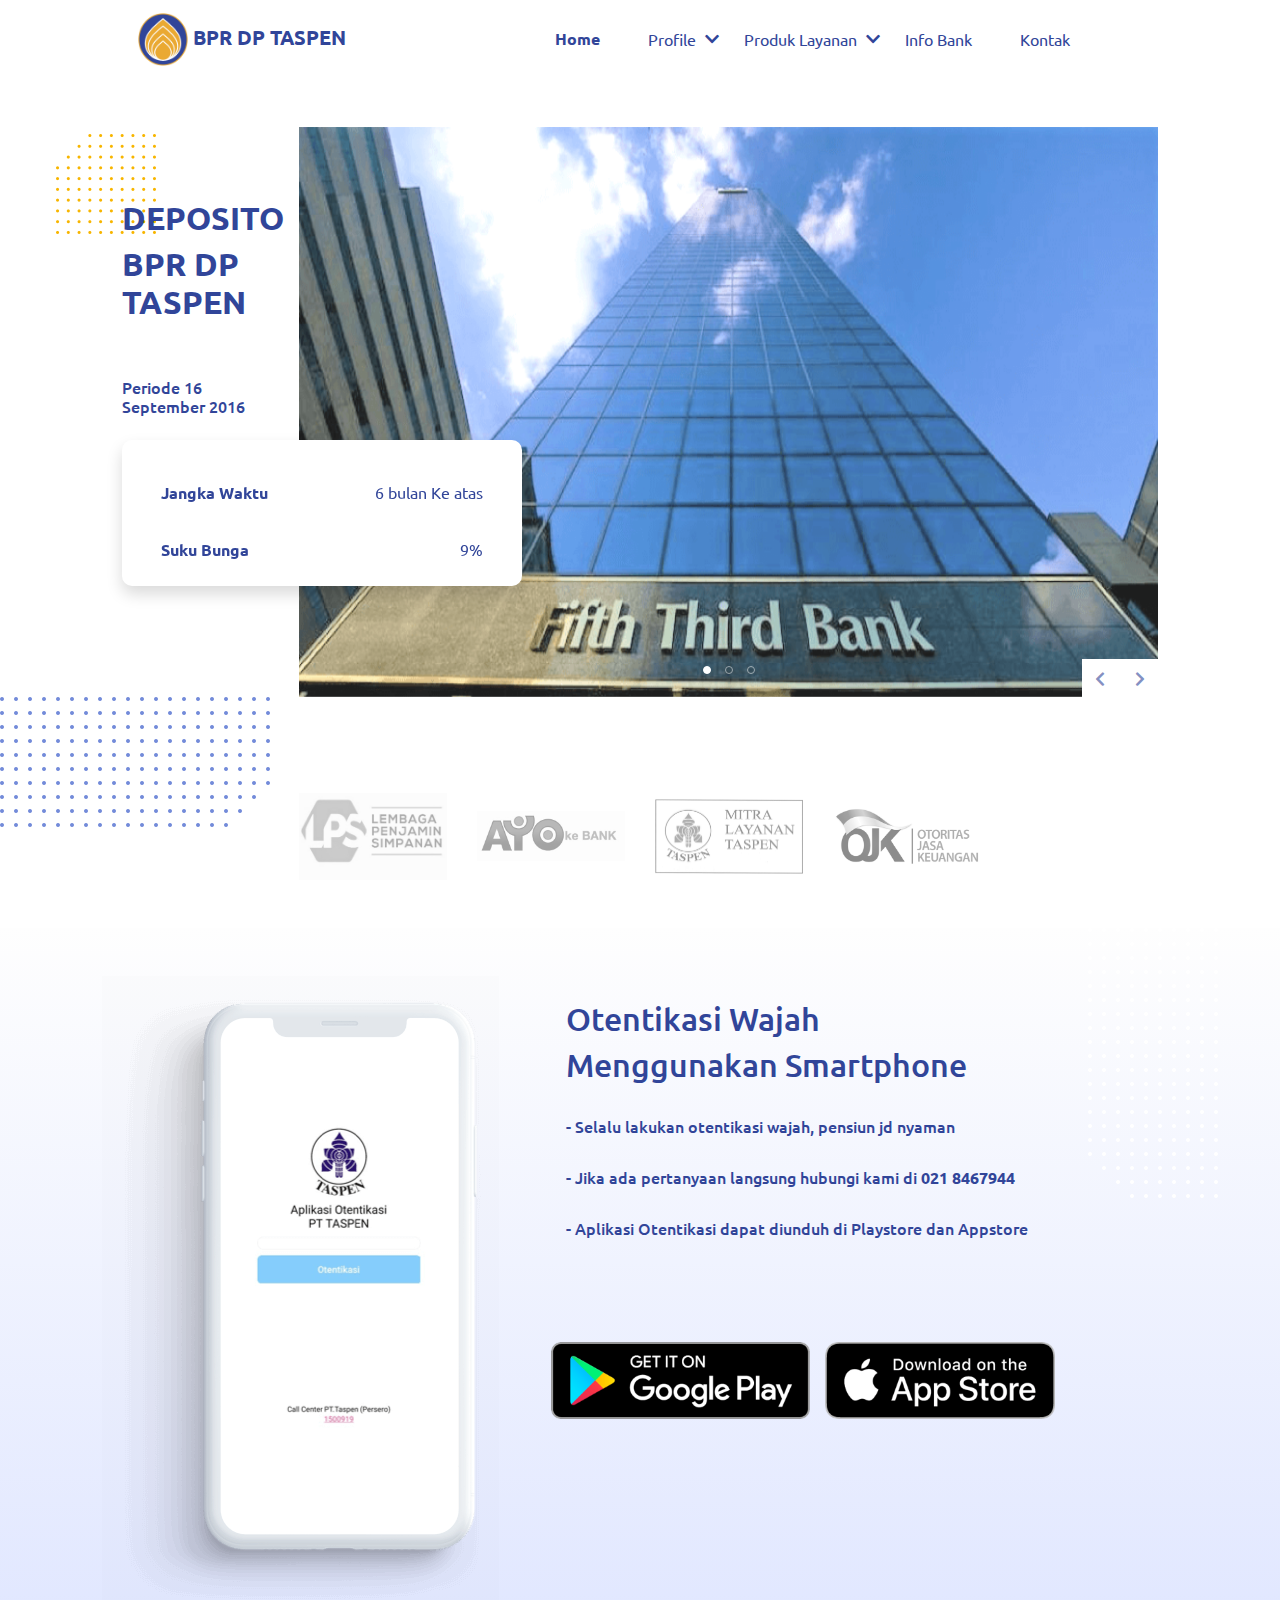
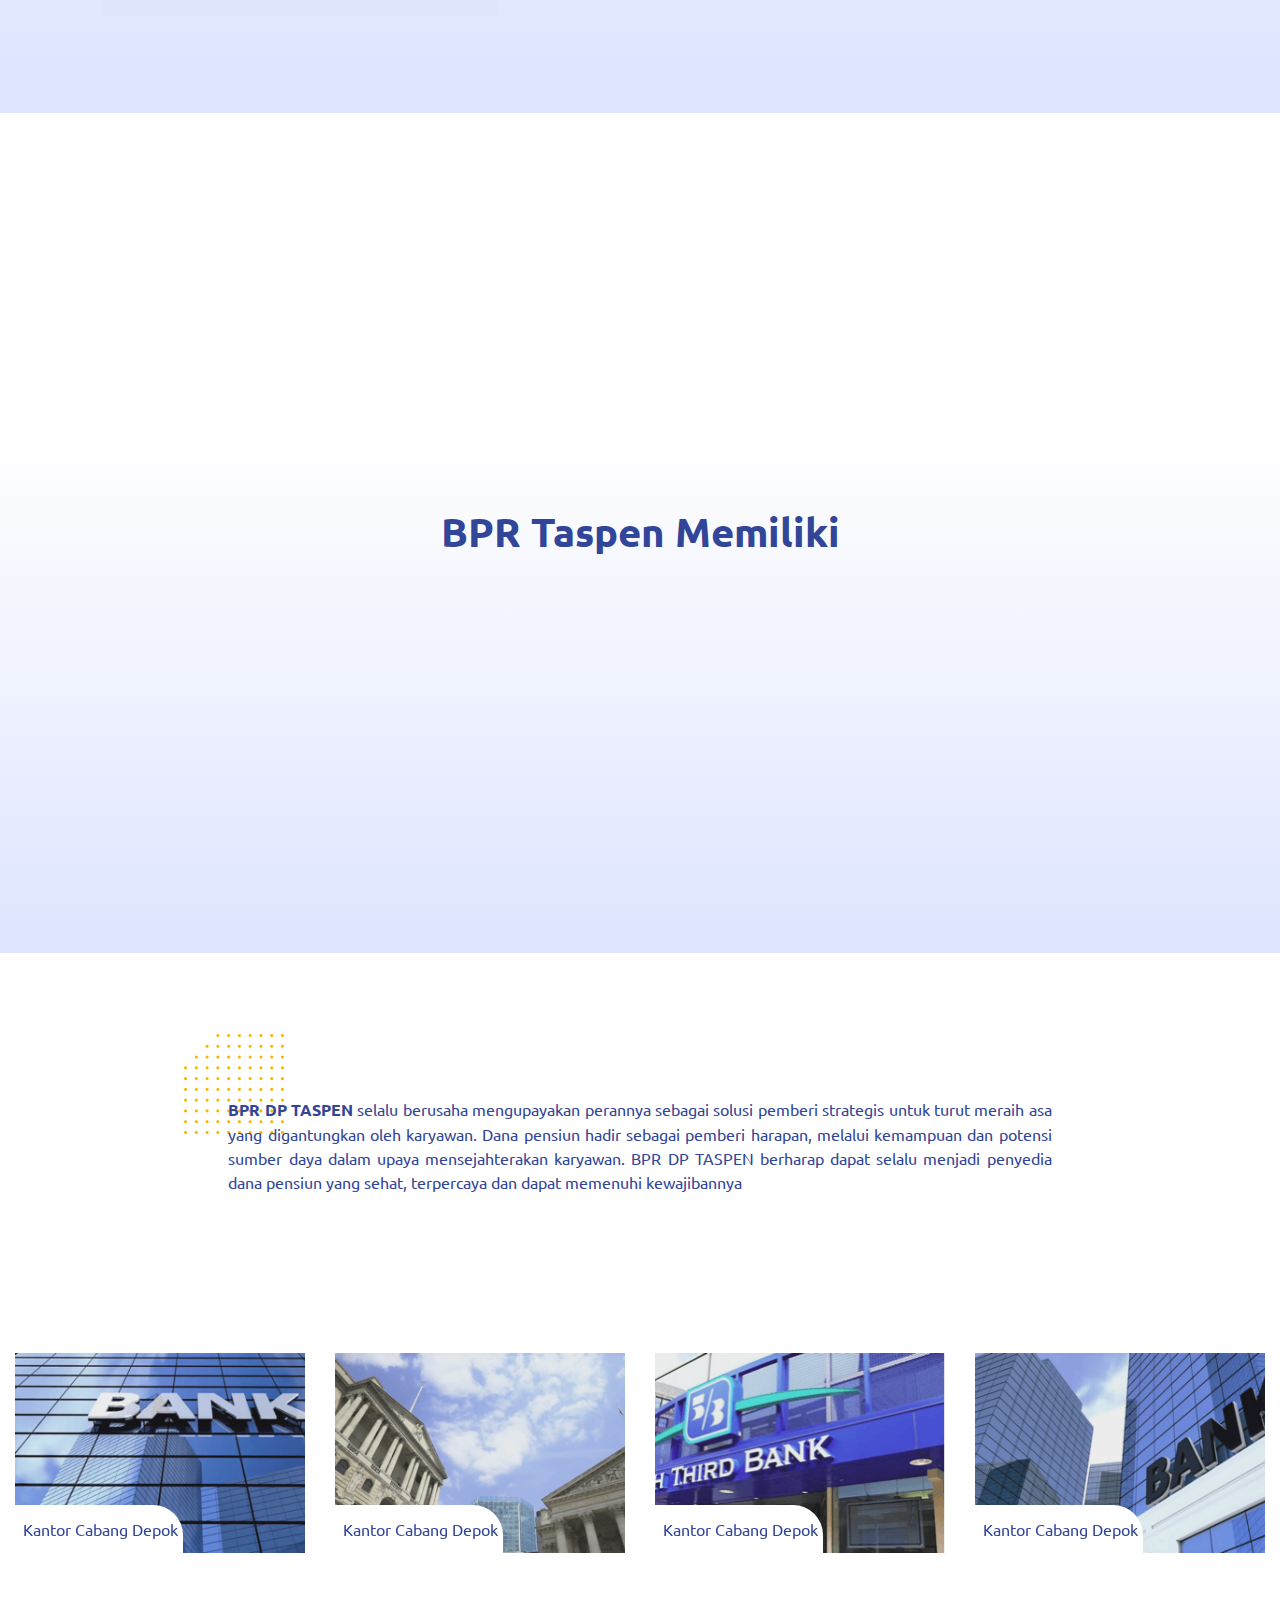
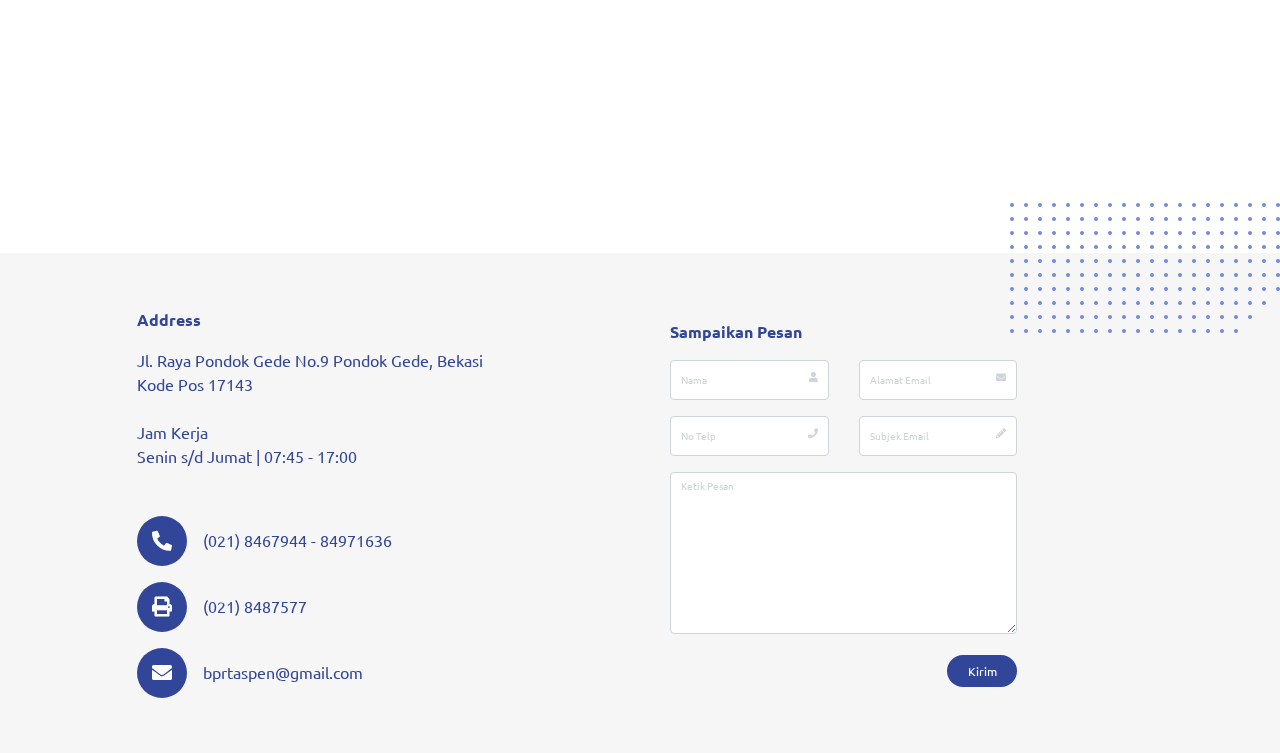
==== commit bb309507: "revisi carousel index.html" ====
--- a/index.html
+++ b/index.html
@@ -1,5 +1,6 @@
 <!doctype html>
 <html lang="en">
+
 <head>
   <!-- Required meta tags -->
   <meta charset="utf-8">
@@ -18,6 +19,7 @@
   <link href="https://fonts.googleapis.com/css?family=Ubuntu:400,500,700&display=swap" rel="stylesheet">
   <title>BPR DP Taspen</title>
 </head>
+
 <body>
   <div class="container-fluid">
     <header class="row justify-content-center bg-white sticky-top  ">
@@ -84,7 +86,7 @@
       <div class="row justify-content-center mt-5" id="carousel">
         <div class="col-md-10">
           <div class="row  justify-content-end">
-            <div class="col-12 col-md-9 order-md-last">
+            <div class="col-12  col-xl-10 order-xl-last ">
               <div id="carouselExampleIndicators" class="carousel slide carousel-fade" data-ride="carousel">
                 <ol class="carousel-indicators">
                   <li data-target="#carouselExampleIndicators" data-slide-to="0" class="active"></li>
@@ -93,13 +95,13 @@
                 </ol>
                 <div class="carousel-inner">
                   <div class="carousel-item active">
-                    <img class="d-block w-100" src="assets/img/index/carousel/7.png">
+                    <img class="d-block  carousel-height" src="assets/img/index/carousel/7.png">
                   </div>
                   <div class="carousel-item">
-                    <img class="d-block w-100" src="assets/img/index/carousel/7.png">
+                    <img class="d-block  carousel-height" src="https://cs1.alfacart.com/media/wysiwyg/Marketing-Campaign/Desember/2019/ADER5611-HEADER.png">
                   </div>
                   <div class="carousel-item">
-                    <img class="d-block w-100" src="assets/img/index/carousel/7.png">
+                    <img class="d-block  carousel-height" src="https://cs1.alfacart.com/media/wysiwyg/Marketing-Campaign/Desember/2019/HAPS-JSM-DES-P1.png">
                   </div>
                 </div>
                 <a class="carousel-control-prev " href="#carouselExampleIndicators" role="button" data-slide="prev">
@@ -120,7 +122,7 @@
                 </div>
               </div>
             </div>
-            <div class="col-md-3 col-12  pt-md-5 mt-4">
+            <div class=" col-12    col-xl-2 pt-md-5 mt-4">
               <div class="d-flex flex-column">
                 <img src="assets/img/asset dot/dot-yellow.png" alt="" style="position: absolute;
                   top: -17px;
@@ -129,7 +131,7 @@
                 <h2 class=" p-relative"> <b>DEPOSITO</b> </h2>
                 <h2 class=""> <b> BPR DP TASPEN </b></h2>
                 <h6 class="mt-5 "> Periode 16 September 2016</h6>
-                <div class="row shadow periode-layout mx-1 mx-md-0 mt-3  bg-white p-4 ">
+                <div class="row shadow periode-layout mx-1 mx-md-0 mt-3  bg-white p-4   	   ">
                   <div class="col-6 my-3 ">
                     <b> Jangka Waktu </b>
                   </div>
@@ -210,7 +212,7 @@
       <div class="row justify-content-center mt-60px" id="galery">
         <div class="col col-md-10">
           <div class="row justify-content-center">
-            <div class="col-12 col-md-4 m-3 m-md-0" data-aos="fade-right" data-aos-offset="500"
+            <div class="col-12 col-md-4 m-3 m-md-0" data-aos="fade-right"
               data-aos-easing="ease-in-sine">
               <div class="d-flex flex-column">
                 <img src="assets/img/index/galery/9.png" alt="" class="img-galery">
@@ -223,7 +225,7 @@
                 <h5 class=" mt-3">Memberikan layanan yang terbaik kepada para nasabah </h5>
               </div>
             </div>
-            <div class="col-12 col-md-4 m-3 m-md-0" data-aos="fade-left" data-aos-offset="500"
+            <div class="col-12 col-md-4 m-3 m-md-0" data-aos="fade-left"
               data-aos-easing="ease-in-sine">
               <div class="d-flex flex-column">
                 <img src="assets/img/index/galery/20.png" alt="" class="img-galery">
@@ -239,7 +241,7 @@
         <div class="col col-md-10 mt-5 mt-md-0 ">
           <h1 class=" text-center"> <b>BPR Taspen Memiliki</b></h1>
           <div class="row justify-content-center mt-5">
-            <div class="col-auto m-2  " data-aos="flip-down" data-aos-offset="400" data-aos-easing="ease-in-sine">
+            <div class="col-auto m-2  " data-aos="flip-down"  data-aos-easing="ease-in-sine">
               <div class="shadow layout-info el-layout-info bg-white">
                 <div class="d-flex flex-column pt-4 ">
                   <img src="assets/img/asset dot/4.png" alt="" style=" position: absolute;
@@ -252,7 +254,7 @@
                 </div>
               </div>
             </div>
-            <div class="col-auto m-2  " data-aos="flip-right" data-aos-offset="400" data-aos-easing="ease-in-sine">
+            <div class="col-auto m-2  " data-aos="flip-right"  data-aos-easing="ease-in-sine">
               <div class="shadow layout-info el-layout-info bg-white">
                 <div class="d-flex flex-column pt-4 ">
                   <img src="assets/img/asset dot/4.png" alt="" style=" position: absolute;
@@ -265,7 +267,7 @@
                 </div>
               </div>
             </div>
-            <div class="col-auto  m-2" data-aos="flip-up" data-aos-offset="400" data-aos-easing="ease-in-sine">
+            <div class="col-auto  m-2" data-aos="flip-up"  data-aos-easing="ease-in-sine">
               <div class="shadow el-layout-info bg-white">
                 <div class="d-flex flex-column pt-4 ">
                   <img src="assets/img/asset dot/4.png" alt="" style=" position: absolute;
@@ -299,42 +301,42 @@
     </section>
     <section name="slide-galery">
       <div class="row el-slide-galery-parent" id="slide-galery">
-        <div class="col-12 col-md-3">
+        <div class="col-12 col-sm-6 col-xl-3">
           <div class="el-slide-galery" style="background-image: url('assets/img/index/slide-galery/1.png');">
             <div class="bg-white el-info pl-2"> <span class="">Kantor Cabang Depok</span> </div>
           </div>
         </div>
-        <div class="col-12 col-md-3">
+        <div class="col-12 col-sm-6 col-xl-3">
           <div class="el-slide-galery" style="background-image: url('assets/img/index/slide-galery/3.png');">
             <div class="bg-white el-info pl-2"> <span class="">Kantor Cabang Depok</span> </div>
           </div>
         </div>
-        <div class="col-12 col-md-3">
+        <div class="col-12 col-sm-6 col-xl-3">
           <div class="el-slide-galery" style="background-image: url('assets/img/index/slide-galery/6.png');">
             <div class="bg-white el-info pl-2"> <span class="">Kantor Cabang Depok</span> </div>
           </div>
         </div>
-        <div class="col-12 col-md-3">
+        <div class="col-12 col-sm-6 col-xl-3">
           <div class="el-slide-galery" style="background-image:url('assets/img/index/slide-galery/17.png');">
             <div class="bg-white el-info pl-2"> <span class="">Kantor Cabang Depok</span> </div>
           </div>
         </div>
-        <div class="col-12 col-md-3">
+        <div class="col-12 col-sm-6 col-xl-3">
           <div class="el-slide-galery" style="background-image: url('assets/img/index/slide-galery/1.png');">
             <div class="bg-white el-info pl-2"> <span class="">Kantor Cabang Depok</span> </div>
           </div>
         </div>
-        <div class="col-12 col-md-3">
+        <div class="col-12 col-sm-6 col-xl-3">
           <div class="el-slide-galery" style="background-image: url('assets/img/index/slide-galery/3.png');">
             <div class="bg-white el-info pl-2"> <span class="">Kantor Cabang Depok</span> </div>
           </div>
         </div>
-        <div class="col-12 col-md-3">
+        <div class="col-12 col-sm-6 col-xl-3">
           <div class="el-slide-galery" style="background-image: url('assets/img/index/slide-galery/6.png');">
             <div class="bg-white el-info pl-2"> <span class="">Kantor Cabang Depok</span> </div>
           </div>
         </div>
-        <div class="col-12 col-md-3">
+        <div class="col-12 col-sm-6 col-xl-3">
           <div class="el-slide-galery" style="background-image:url('assets/img/index/slide-galery/17.png');">
             <div class="bg-white el-info pl-2"> <span class="">Kantor Cabang Depok</span> </div>
           </div>
@@ -428,17 +430,20 @@
   <script src="assets/js/base/popper.min.js"></script>
   <script src="assets/js/base/bootstrap.min.js"></script>
 
-<!-- ---core -->
+  <!-- ---core -->
+
+
+  <!-- navbar -->
+  <script type="text/javascript" src="assets/js/custom/navbar.js"></script>
+   <!-- navbar -->
+
   <script type="text/javascript" src="assets/js/aos/aos.js">  </script>
   <script type="text/javascript" src="assets/js/slick/slick.min.js"></script>
 
-  <script type="text/javascript" src="assets/js/custom/navbar.js"></script>
+
   <script type="text/javascript">
     $(document).ready(function () {
-
-
       // slick
-
       AOS.init();
       $('.el-slide-galery-parent').slick({
         slidesToShow: 4,
@@ -447,15 +452,25 @@
         autoplaySpeed: 1200,
         responsive: [
           {
+            breakpoint: 1024,
+            settings: {
+              slidesToShow: 2,
+              slidesToScroll: 1
+            }
+          },
+
+          {
             breakpoint: 768,
             settings: {
               slidesToShow: 1,
               slidesToScroll: 1
             }
+
           }
         ]
       });
     });
   </script>
 </body>
+
 </html>--- a/assets/css/main.css
+++ b/assets/css/main.css
@@ -125,6 +125,12 @@
   color: #314599 !important;
 }
 
+@media (max-width: 768px) {
+  #galery {
+    max-width: 100vw;
+    overflow: hidden;
+  }
+}
 @media (min-width: 768px) {
   #galery {
     min-height: 400px;
@@ -171,10 +177,14 @@
 
 @media (min-width: 768px) {
   #layanan {
-    margin-bottom: 200px;
-  }
-}
-
+    min-height: 400px;
+  }
+}
+
+#info-bank {
+  max-width: 100vw;
+  overflow: hidden;
+}
 @media (min-width: 768px) {
   #info-bank {
     margin-bottom: 150px;
@@ -460,9 +470,6 @@
 .ul-gbp li {
   margin-bottom: 20px;
 }
-.ul-decimal {
-  list-style-type: decimal;
-}
 
 .img-partner {
   -webkit-transition: all 0.1s;
@@ -495,6 +502,21 @@
   height: 100%;
 }
 
+.carousel-height {
+  width: 100%;
+  height: 150px;
+}
+@media (min-width: 768px) {
+  .carousel-height {
+    height: 300px;
+  }
+}
+@media (min-width: 1200px) {
+  .carousel-height {
+    height: 570px;
+  }
+}
+
 html {
   scroll-behavior: smooth;
 }
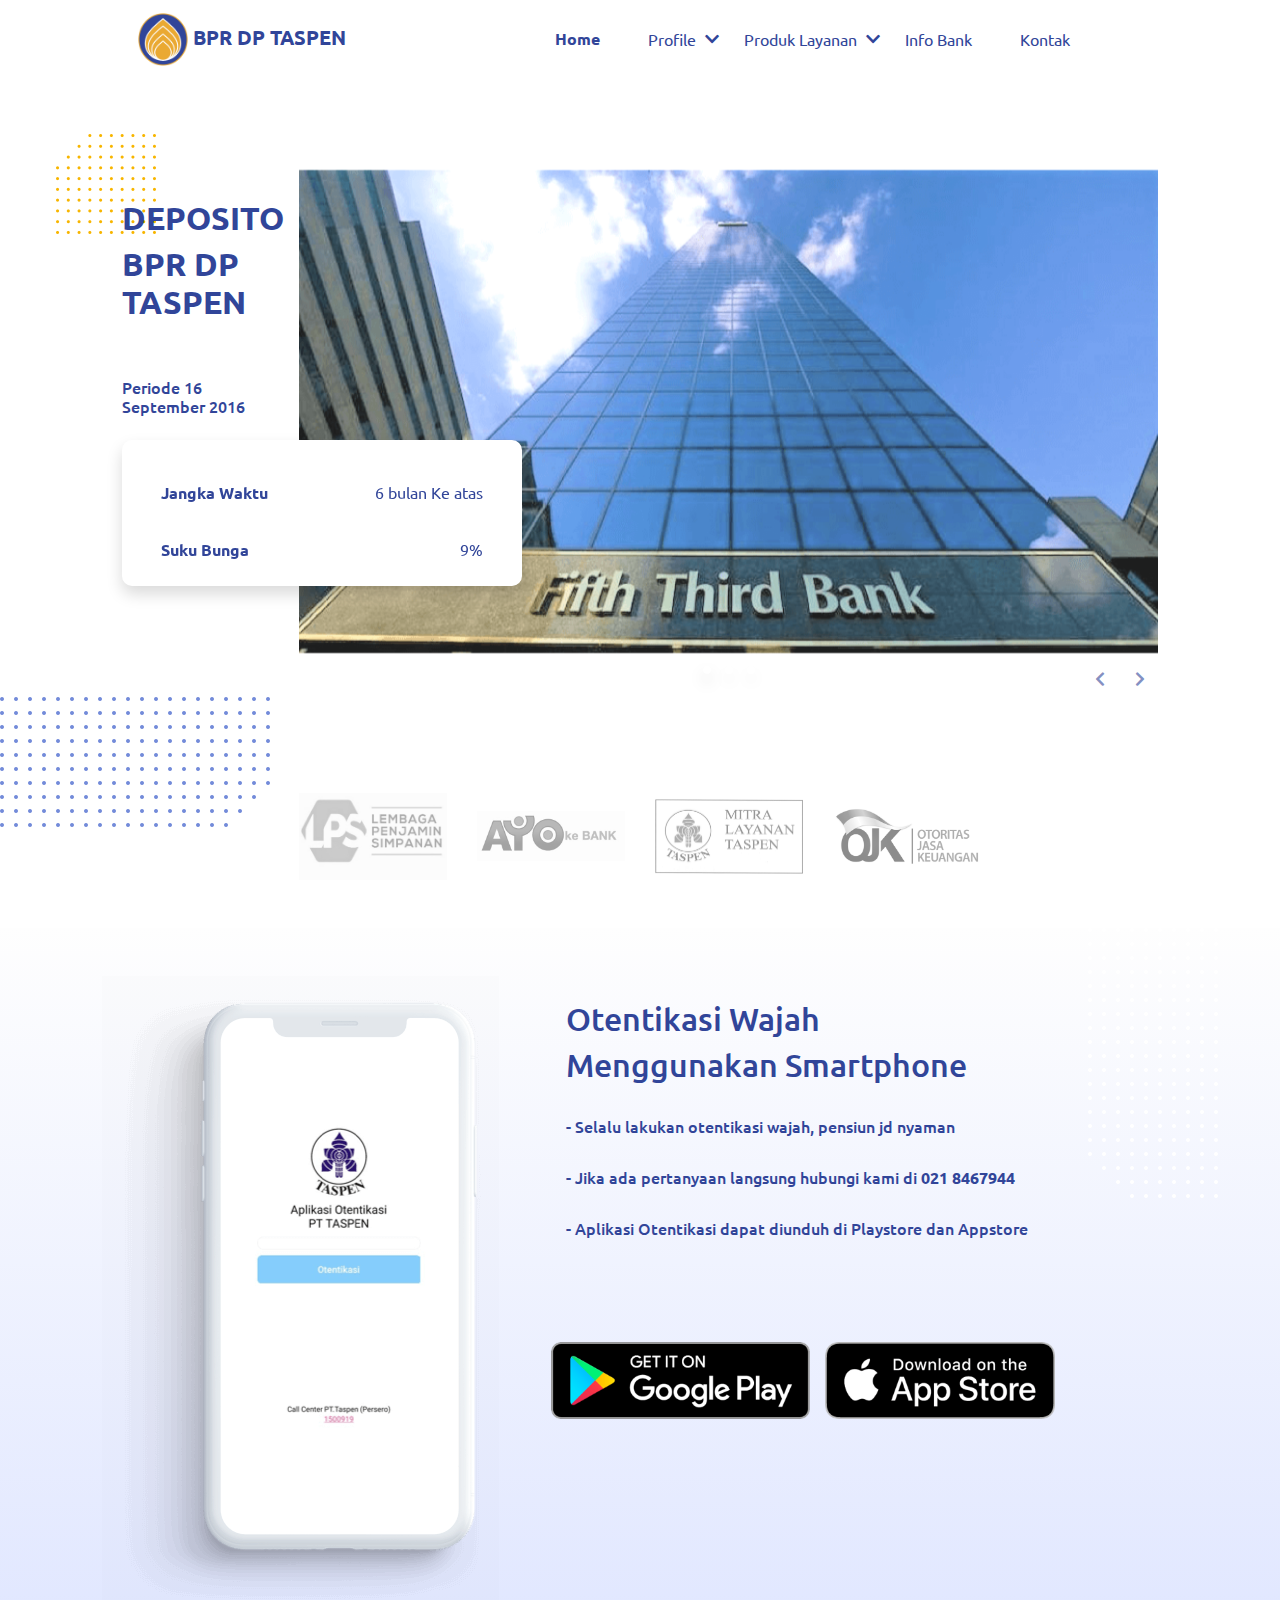
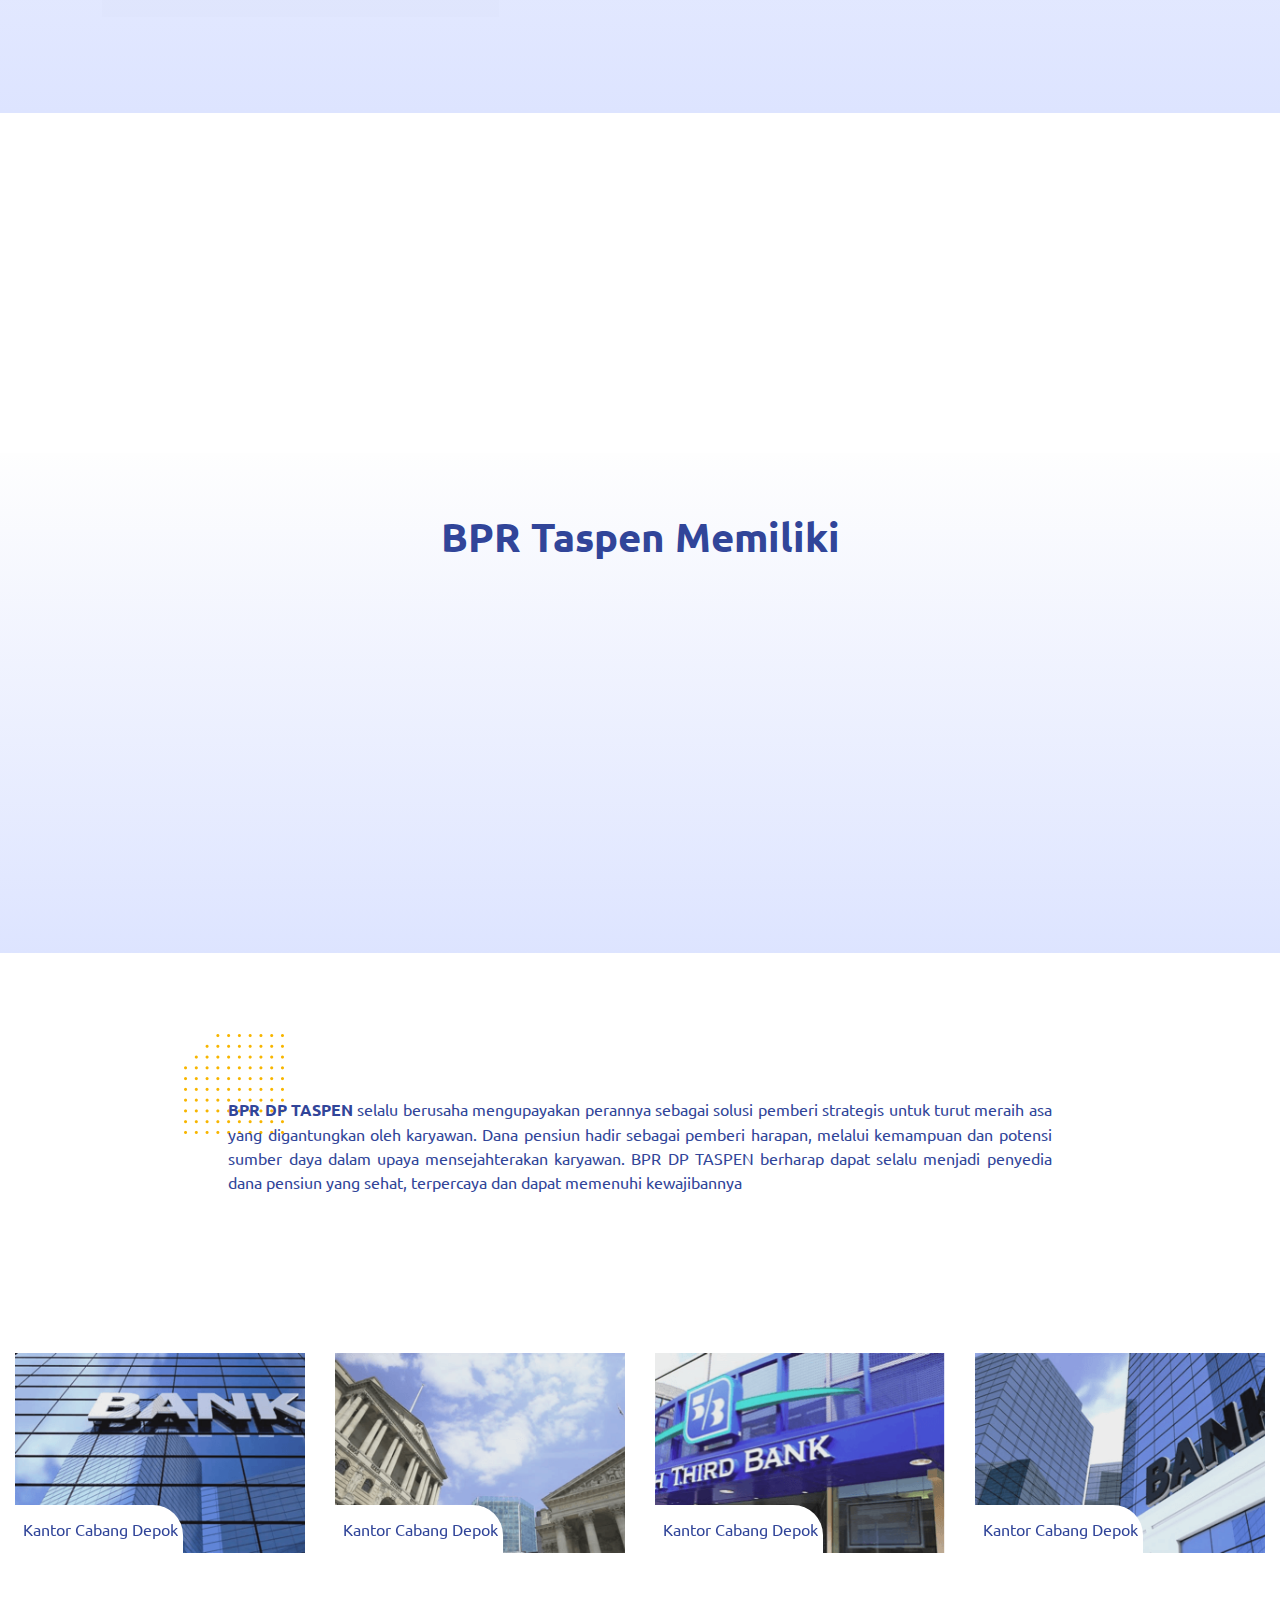
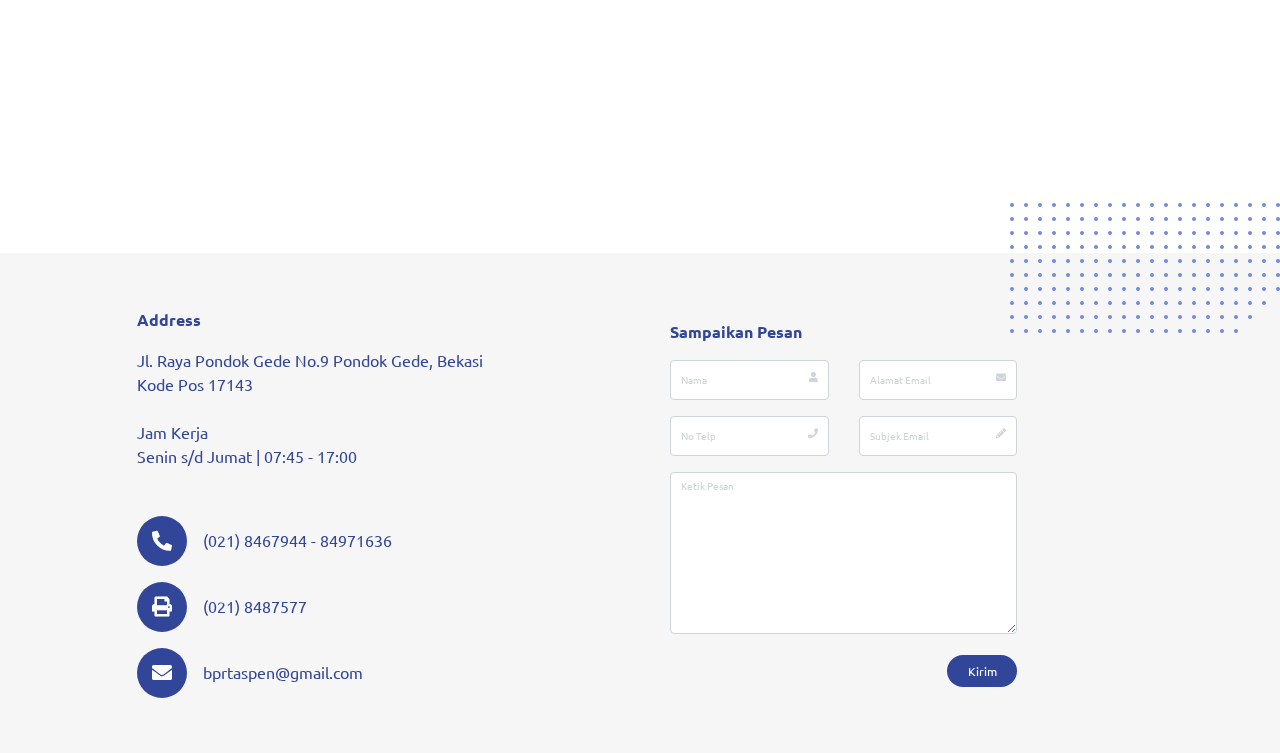
==== commit cb0d0a82: "revisi carousel object fit contain" ====
--- a/index.html
+++ b/index.html
@@ -95,13 +95,13 @@
                 </ol>
                 <div class="carousel-inner">
                   <div class="carousel-item active">
-                    <img class="d-block  carousel-height" src="assets/img/index/carousel/7.png">
+                    <img class="d-block img-carousel " src="assets/img/index/carousel/7.png">
                   </div>
                   <div class="carousel-item">
-                    <img class="d-block  carousel-height" src="https://cs1.alfacart.com/media/wysiwyg/Marketing-Campaign/Desember/2019/ADER5611-HEADER.png">
+                    <img class="d-block img-carousel  " src="https://cs1.alfacart.com/media/wysiwyg/Marketing-Campaign/Desember/2019/ADER5611-HEADER.png">
                   </div>
                   <div class="carousel-item">
-                    <img class="d-block  carousel-height" src="https://cs1.alfacart.com/media/wysiwyg/Marketing-Campaign/Desember/2019/HAPS-JSM-DES-P1.png">
+                    <img class="d-block  img-carousel " src="https://cs1.alfacart.com/media/wysiwyg/Marketing-Campaign/Desember/2019/HAPS-JSM-DES-P1.png">
                   </div>
                 </div>
                 <a class="carousel-control-prev " href="#carouselExampleIndicators" role="button" data-slide="prev">
--- a/assets/css/main.css
+++ b/assets/css/main.css
@@ -162,6 +162,11 @@
 }
 @media (min-width: 768px) {
   #slide-galery {
+    min-height: 300px;
+  }
+}
+@media (min-width: 992px) {
+  #slide-galery {
     min-height: 500px;
   }
 }
@@ -275,8 +280,8 @@
   background: white;
 }
 .el-layout-info {
-  width: 280px;
-  height: 280px;
+  width: 270px;
+  height: 270px;
   border-radius: 15px;
 }
 .el-slide-galery {
@@ -501,18 +506,23 @@
   width: 100%;
   height: 100%;
 }
-
-.carousel-height {
+.img-carousel {
+  height: 100%;
+  width: 100%;
+  object-fit: contain;
+}
+
+.carousel-item {
   width: 100%;
   height: 150px;
 }
 @media (min-width: 768px) {
-  .carousel-height {
+  .carousel-item {
     height: 300px;
   }
 }
 @media (min-width: 1200px) {
-  .carousel-height {
+  .carousel-item {
     height: 570px;
   }
 }
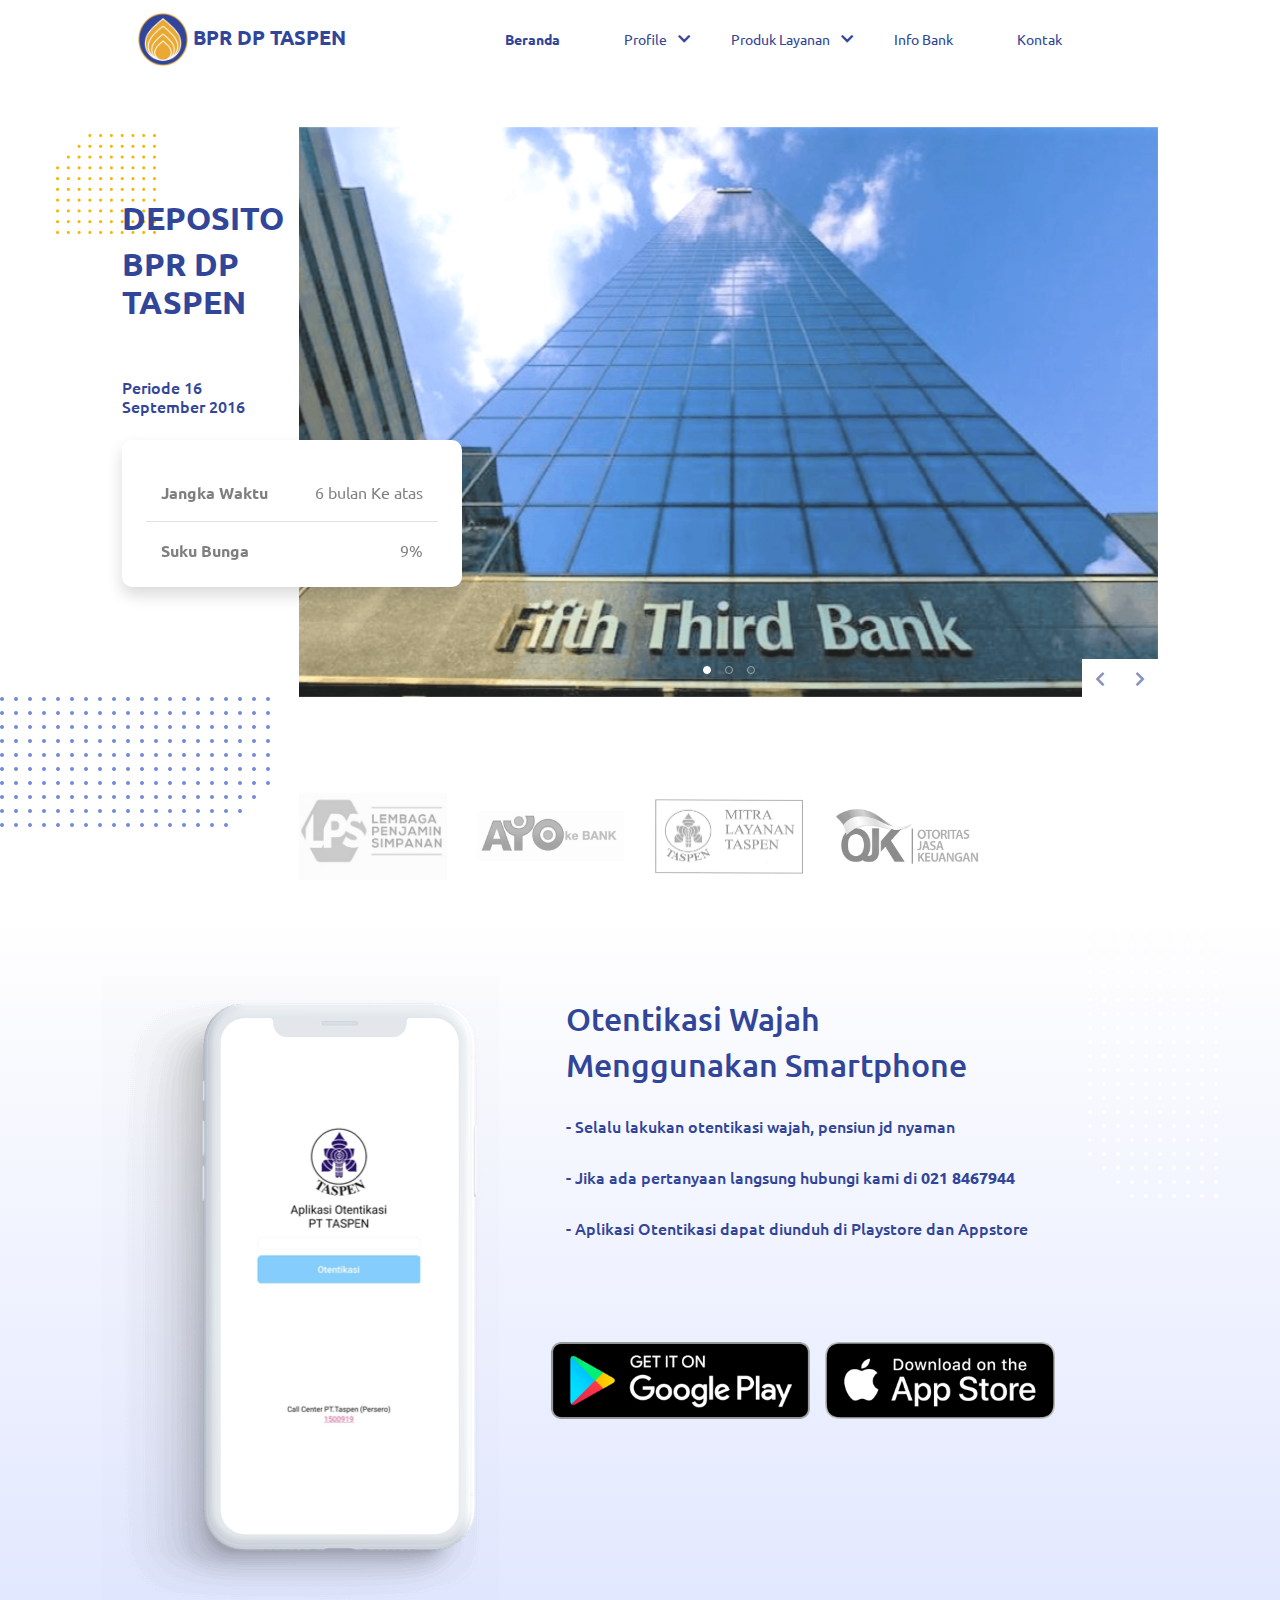
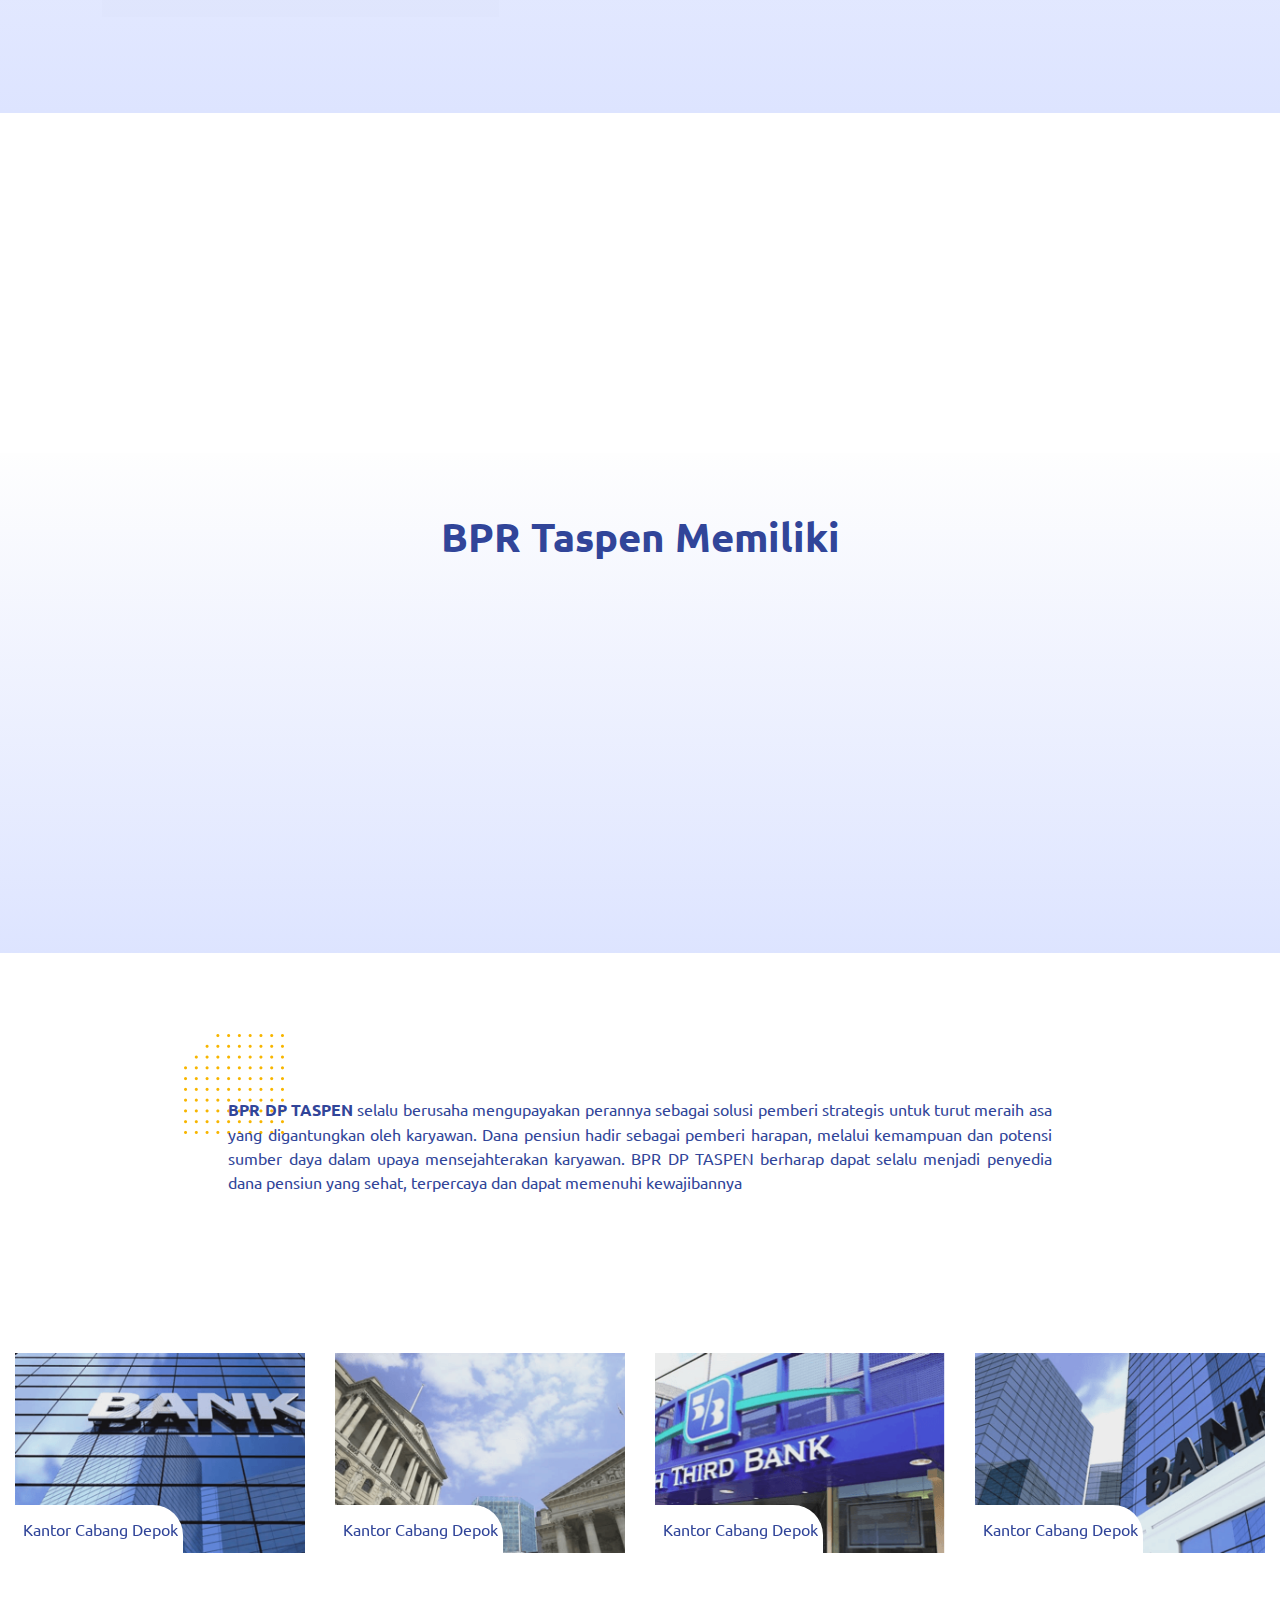
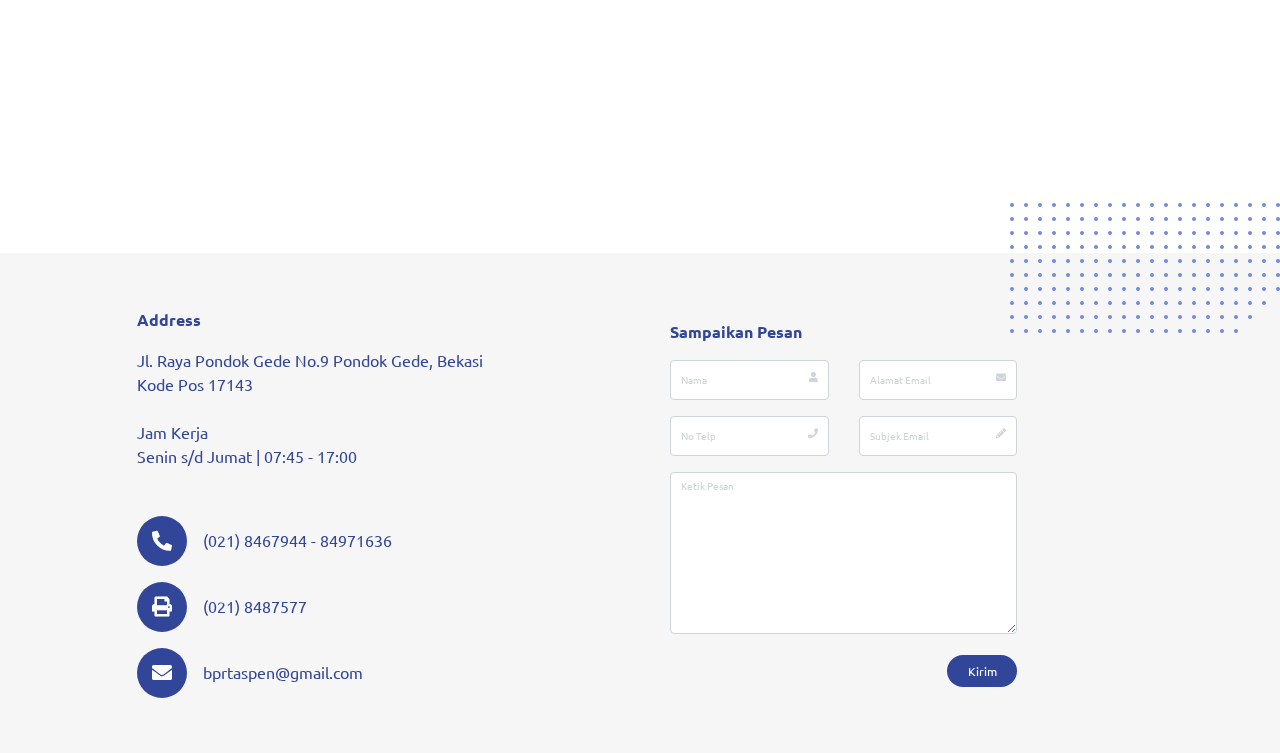
==== commit 860b0247: "revisi carousel" ====
--- a/index.html
+++ b/index.html
@@ -38,10 +38,10 @@
           </button>
           <div class="collapse navbar-collapse justify-content-end" id="navbarNav">
             <ul class="navbar-nav  mr-5">
-              <li class="nav-item mx-3 color-primary-bold ">
-                <a class="nav-link   " href="index.html">Home <span class="sr-only">(current)</span></a>
+              <li class="nav-item mx-4  ">
+                <a class="nav-link  color-primary-bold  " href="index.html">Beranda <span class="sr-only">(current)</span></a>
               </li>
-              <li class="nav-item dropdown mx-3">
+              <li class="nav-item dropdown mx-4">
                 <a class="nav-link dropdown-toggle " href="#c" id="navbarDropdown" role="button" data-toggle="dropdown"
                   aria-haspopup="true" aria-expanded="false">
                   Profile
@@ -56,7 +56,7 @@
                   <a class="dropdown-item " href="struktur.html">Struktur Perusahaan </a>
                 </div>
               </li>
-              <li class="nav-item dropdown mx-3">
+              <li class="nav-item dropdown mx-4">
                 <a class="nav-link dropdown-toggle " href="#c" id="navbarDropdown" role="button" data-toggle="dropdown"
                   aria-haspopup="true" aria-expanded="false">
                   Produk Layanan
@@ -71,10 +71,10 @@
                   <a class="dropdown-item " href="layanan.html"> Layanan </a>
                 </div>
               </li>
-              <li class="nav-item mx-3">
+              <li class="nav-item mx-4">
                 <a class="nav-link  " href="info-bank.html">Info Bank</a>
               </li>
-              <li class="nav-item mx-3 ">
+              <li class="nav-item mx-4 ">
                 <a class="nav-link  " href="kontak.html">Kontak</a>
               </li>
             </ul>
@@ -98,10 +98,12 @@
                     <img class="d-block img-carousel " src="assets/img/index/carousel/7.png">
                   </div>
                   <div class="carousel-item">
-                    <img class="d-block img-carousel  " src="https://cs1.alfacart.com/media/wysiwyg/Marketing-Campaign/Desember/2019/ADER5611-HEADER.png">
+                    <img class="d-block img-carousel  "
+                      src="https://cs1.alfacart.com/media/wysiwyg/Marketing-Campaign/Desember/2019/ADER5611-HEADER.png">
                   </div>
                   <div class="carousel-item">
-                    <img class="d-block  img-carousel " src="https://cs1.alfacart.com/media/wysiwyg/Marketing-Campaign/Desember/2019/HAPS-JSM-DES-P1.png">
+                    <img class="d-block  img-carousel "
+                      src="https://cs1.alfacart.com/media/wysiwyg/Marketing-Campaign/Desember/2019/HAPS-JSM-DES-P1.png">
                   </div>
                 </div>
                 <a class="carousel-control-prev " href="#carouselExampleIndicators" role="button" data-slide="prev">
@@ -132,16 +134,19 @@
                 <h2 class=""> <b> BPR DP TASPEN </b></h2>
                 <h6 class="mt-5 "> Periode 16 September 2016</h6>
                 <div class="row shadow periode-layout mx-1 mx-md-0 mt-3  bg-white p-4   	   ">
-                  <div class="col-6 my-3 ">
+                  <div class="col-6 my-3 text-black ">
                     <b> Jangka Waktu </b>
                   </div>
-                  <div class="col-6 my-3  text-right">
+                  <div class="col-6 my-3  text-right text-black ">
                     6 bulan Ke atas
                   </div>
-                  <div class="col-6 mt-3  ">
+                  <div class="col-12 border-bottom text-black">
+
+                  </div>
+                  <div class="col-6 mt-3 text-black " >
                     <b> Suku Bunga </b>
                   </div>
-                  <div class="col-6 mt-3 text-right">
+                  <div class="col-6 mt-3 text-right text-black">
                     9%
                   </div>
                 </div>
@@ -212,8 +217,7 @@
       <div class="row justify-content-center mt-60px" id="galery">
         <div class="col col-md-10">
           <div class="row justify-content-center">
-            <div class="col-12 col-md-4 m-3 m-md-0" data-aos="fade-right"
-              data-aos-easing="ease-in-sine">
+            <div class="col-12 col-md-4 m-3 m-md-0" data-aos="fade-right" data-aos-easing="ease-in-sine">
               <div class="d-flex flex-column">
                 <img src="assets/img/index/galery/9.png" alt="" class="img-galery">
                 <h5 class=" mt-3">Memberikan layanan yang terbaik kepada para nasabah </h5>
@@ -225,8 +229,7 @@
                 <h5 class=" mt-3">Memberikan layanan yang terbaik kepada para nasabah </h5>
               </div>
             </div>
-            <div class="col-12 col-md-4 m-3 m-md-0" data-aos="fade-left"
-              data-aos-easing="ease-in-sine">
+            <div class="col-12 col-md-4 m-3 m-md-0" data-aos="fade-left" data-aos-easing="ease-in-sine">
               <div class="d-flex flex-column">
                 <img src="assets/img/index/galery/20.png" alt="" class="img-galery">
                 <h5 class=" mt-3">Memberikan layanan yang terbaik kepada para nasabah </h5>
@@ -241,7 +244,7 @@
         <div class="col col-md-10 mt-5 mt-md-0 ">
           <h1 class=" text-center"> <b>BPR Taspen Memiliki</b></h1>
           <div class="row justify-content-center mt-5">
-            <div class="col-auto m-2  " data-aos="flip-down"  data-aos-easing="ease-in-sine">
+            <div class="col-auto m-2  " data-aos="flip-down" data-aos-easing="ease-in-sine">
               <div class="shadow layout-info el-layout-info bg-white">
                 <div class="d-flex flex-column pt-4 ">
                   <img src="assets/img/asset dot/4.png" alt="" style=" position: absolute;
@@ -254,7 +257,7 @@
                 </div>
               </div>
             </div>
-            <div class="col-auto m-2  " data-aos="flip-right"  data-aos-easing="ease-in-sine">
+            <div class="col-auto m-2  " data-aos="flip-right" data-aos-easing="ease-in-sine">
               <div class="shadow layout-info el-layout-info bg-white">
                 <div class="d-flex flex-column pt-4 ">
                   <img src="assets/img/asset dot/4.png" alt="" style=" position: absolute;
@@ -267,7 +270,7 @@
                 </div>
               </div>
             </div>
-            <div class="col-auto  m-2" data-aos="flip-up"  data-aos-easing="ease-in-sine">
+            <div class="col-auto  m-2" data-aos="flip-up" data-aos-easing="ease-in-sine">
               <div class="shadow el-layout-info bg-white">
                 <div class="d-flex flex-column pt-4 ">
                   <img src="assets/img/asset dot/4.png" alt="" style=" position: absolute;
@@ -435,7 +438,7 @@
 
   <!-- navbar -->
   <script type="text/javascript" src="assets/js/custom/navbar.js"></script>
-   <!-- navbar -->
+  <!-- navbar -->
 
   <script type="text/javascript" src="assets/js/aos/aos.js">  </script>
   <script type="text/javascript" src="assets/js/slick/slick.min.js"></script>
--- a/assets/css/main.css
+++ b/assets/css/main.css
@@ -37,6 +37,8 @@
 
   .dropdown-item {
     color: #314599 !important;
+    font-weight: 400;
+    font-size: 14px;
   }
   .dropdown-item:hover {
     -webkit-transition: all 0.1s linear;
@@ -125,6 +127,11 @@
   color: #314599 !important;
 }
 
+.navbar-light .navbar-nav .nav-link {
+  font-weight: 400;
+  font-size: 14px;
+}
+
 @media (max-width: 768px) {
   #galery {
     max-width: 100vw;
@@ -312,7 +319,7 @@
 }
 @media (min-width: 768px) {
   .periode-layout {
-    min-width: 400px;
+    min-width: 340px;
   }
 }
 
@@ -509,7 +516,7 @@
 .img-carousel {
   height: 100%;
   width: 100%;
-  object-fit: contain;
+  object-fit: cover;
 }
 
 .carousel-item {
@@ -527,6 +534,10 @@
   }
 }
 
+.text-black {
+  color: rgba(0, 0, 0, 0.5) !important;
+}
+
 html {
   scroll-behavior: smooth;
 }
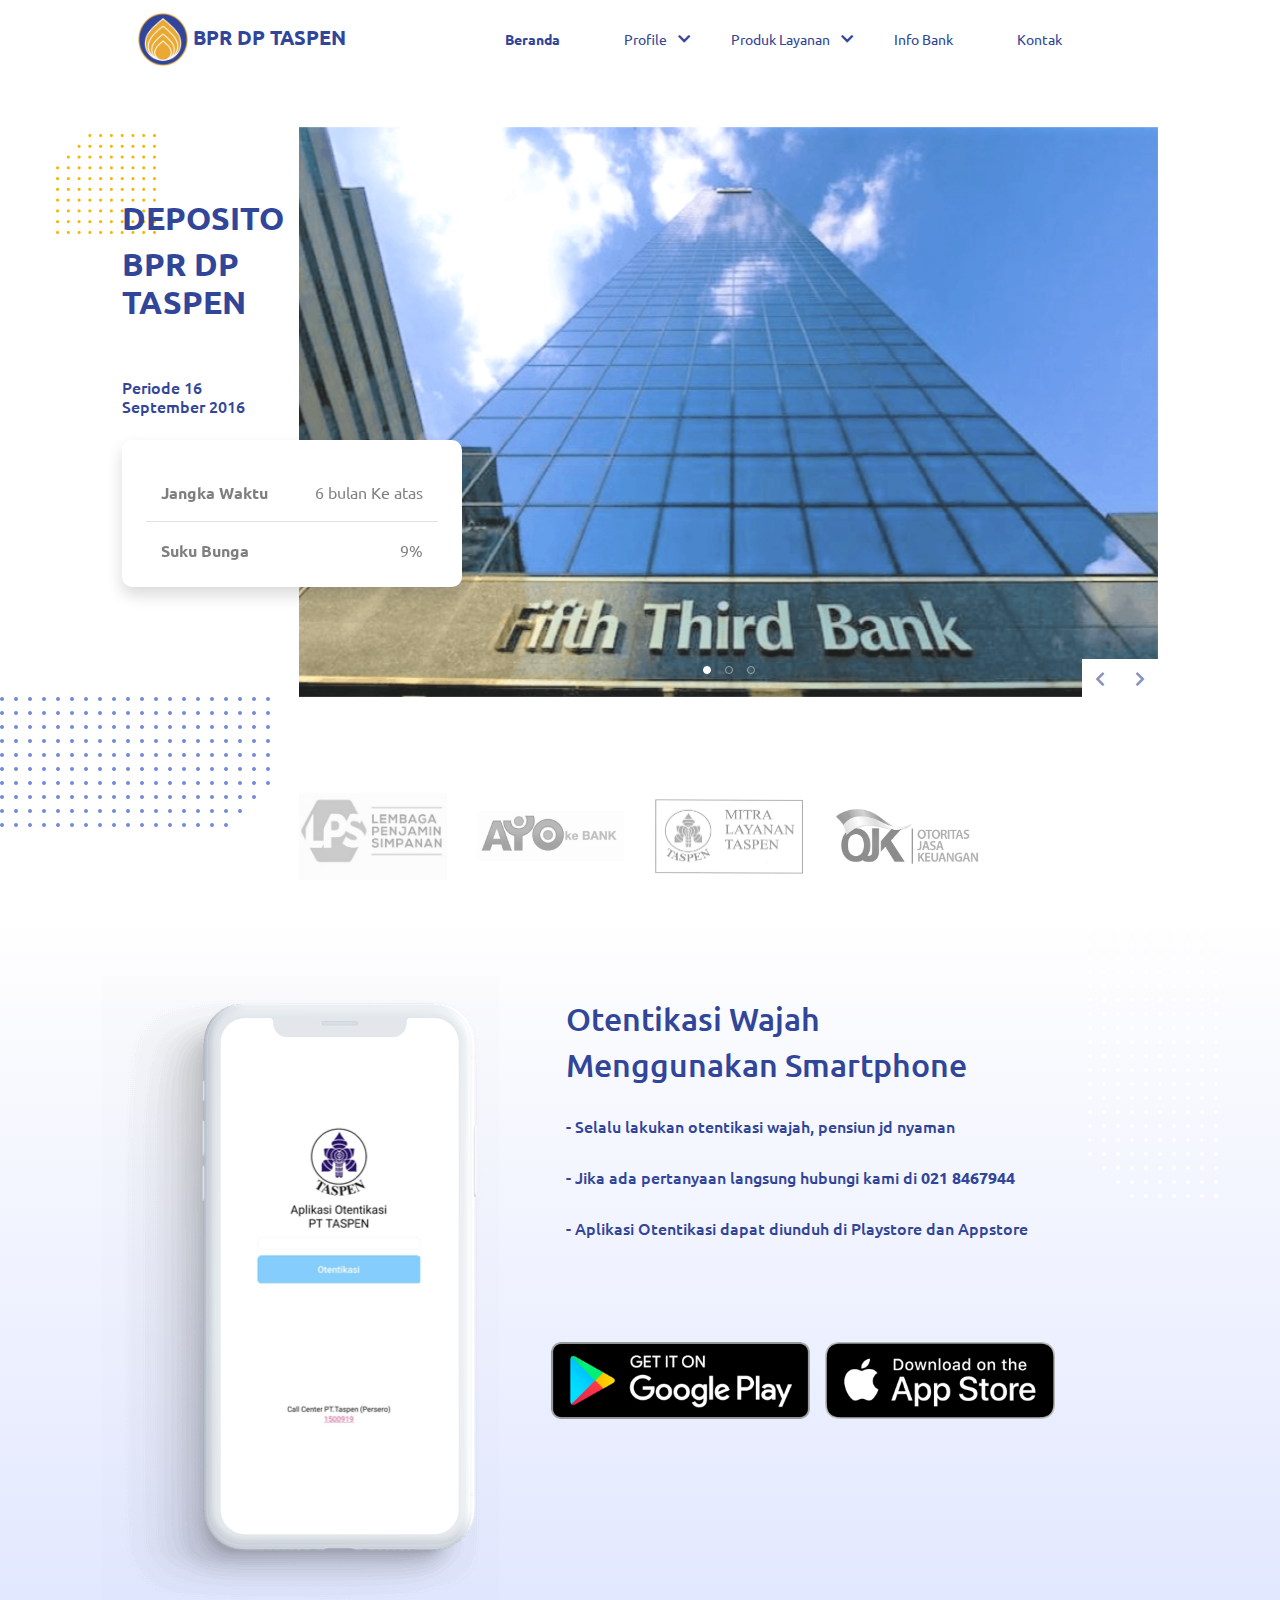
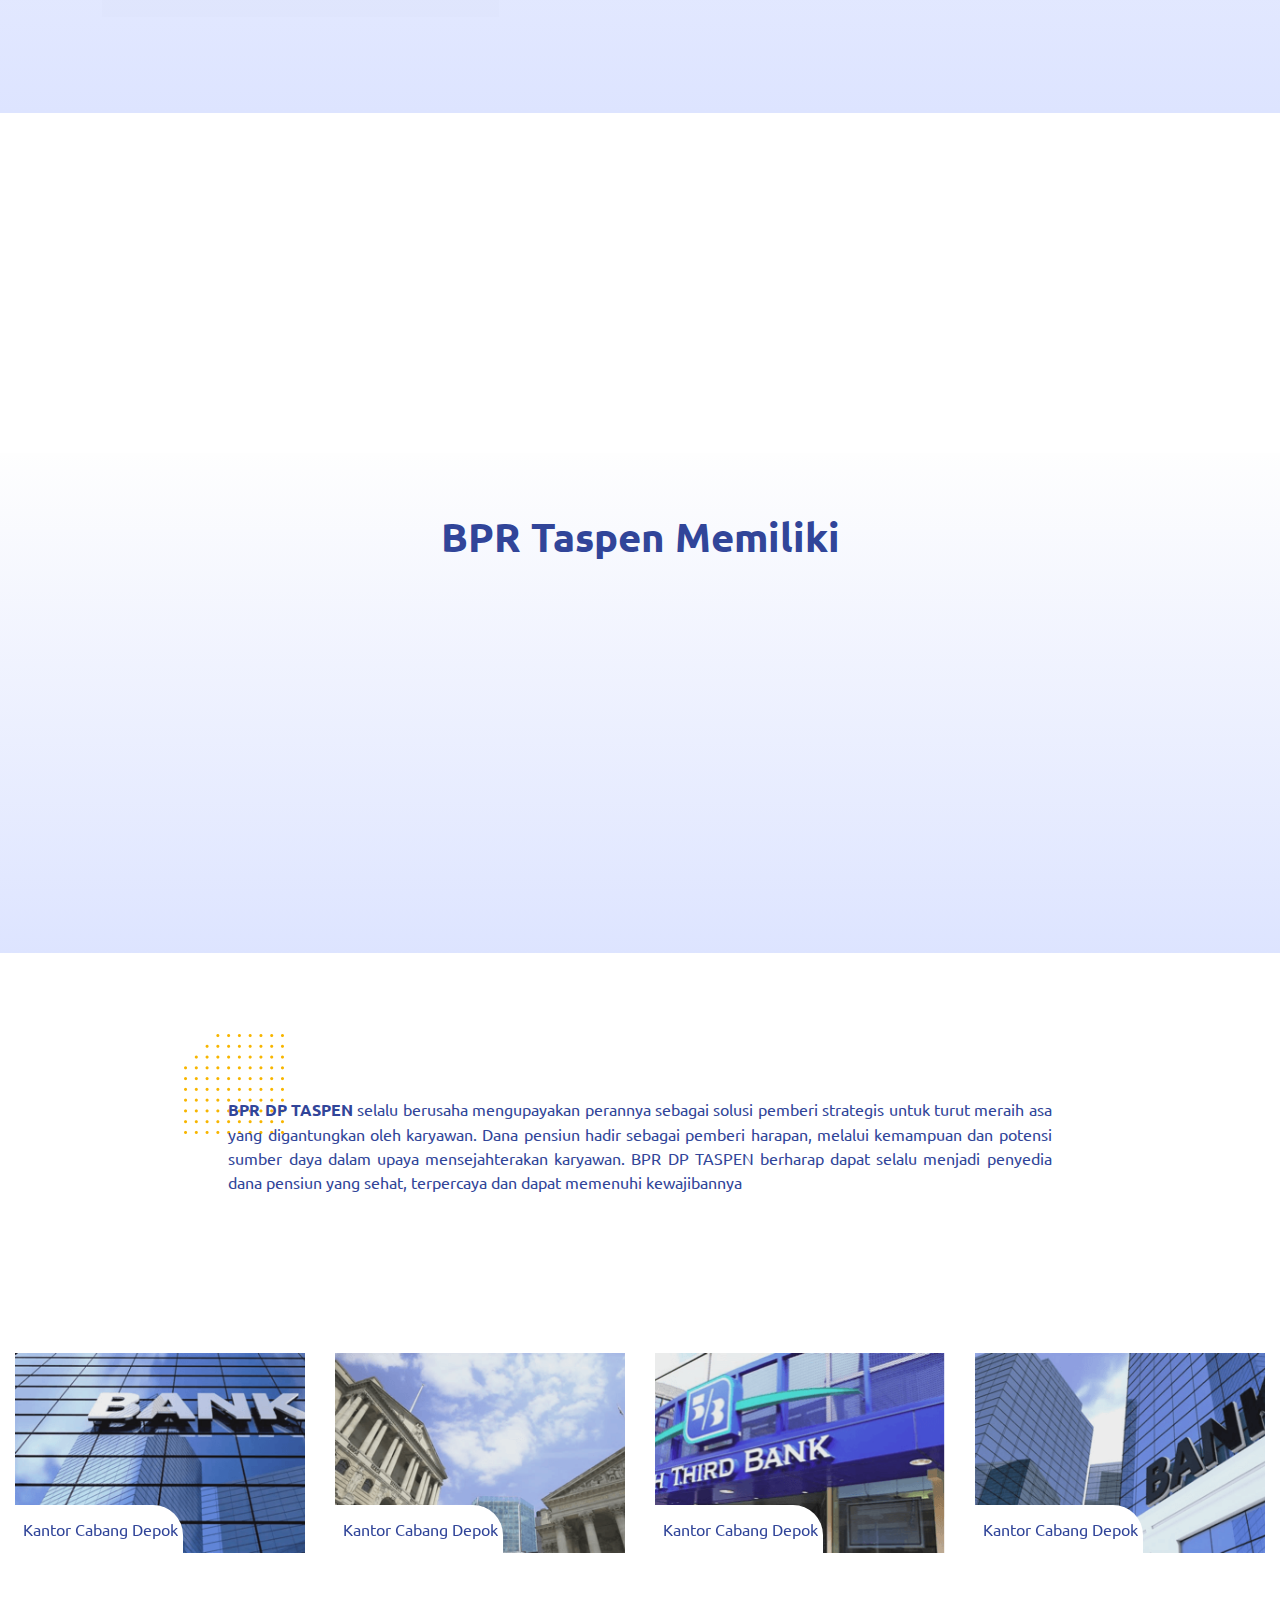
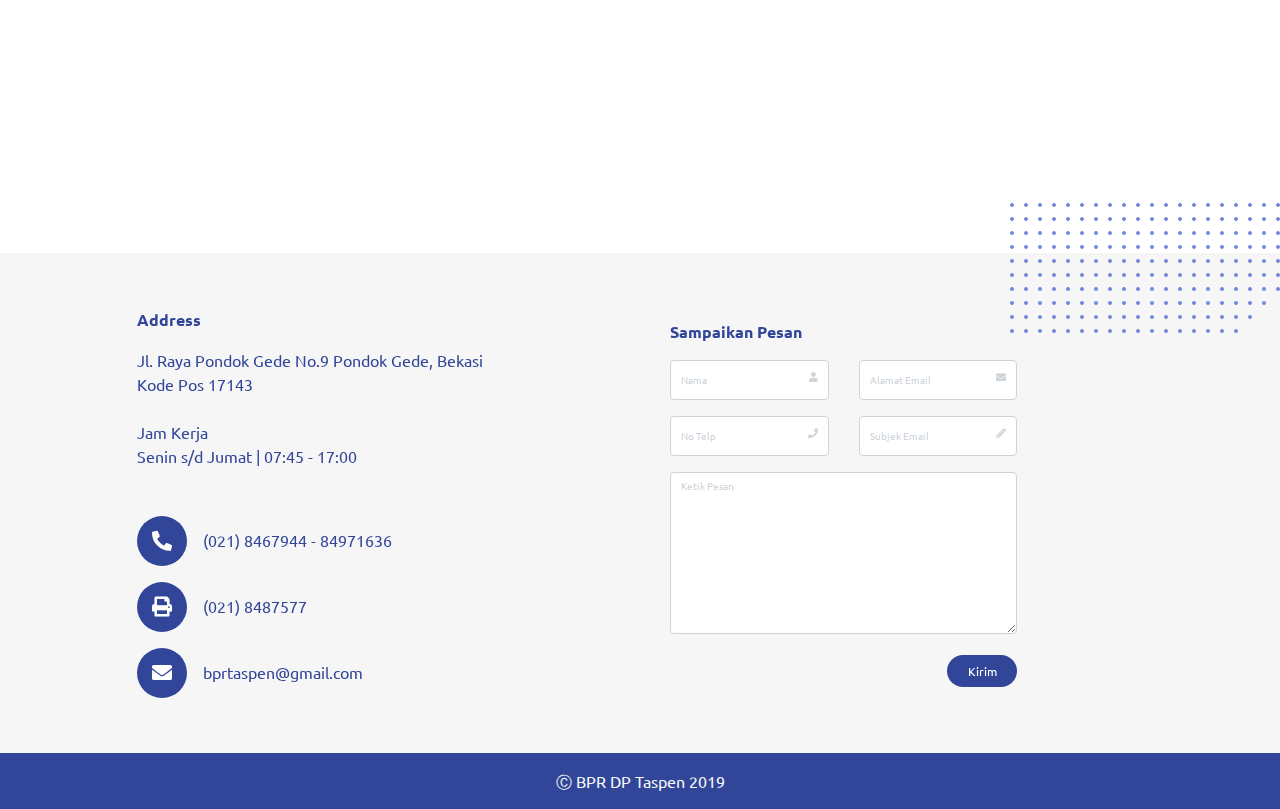
==== commit 98d9da01: "add Copyright" ====
--- a/index.html
+++ b/index.html
@@ -18,6 +18,10 @@
   <link rel="stylesheet" href="assets/css/main.css">
   <link href="https://fonts.googleapis.com/css?family=Ubuntu:400,500,700&display=swap" rel="stylesheet">
   <title>BPR DP Taspen</title>
+
+
+
+
 </head>
 
 <body>
@@ -39,7 +43,8 @@
           <div class="collapse navbar-collapse justify-content-end" id="navbarNav">
             <ul class="navbar-nav  mr-5">
               <li class="nav-item mx-4  ">
-                <a class="nav-link  color-primary-bold  " href="index.html">Beranda <span class="sr-only">(current)</span></a>
+                <a class="nav-link  color-primary-bold  " href="index.html">Beranda <span
+                    class="sr-only">(current)</span></a>
               </li>
               <li class="nav-item dropdown mx-4">
                 <a class="nav-link dropdown-toggle " href="#c" id="navbarDropdown" role="button" data-toggle="dropdown"
@@ -143,7 +148,7 @@
                   <div class="col-12 border-bottom text-black">
 
                   </div>
-                  <div class="col-6 mt-3 text-black " >
+                  <div class="col-6 mt-3 text-black ">
                     <b> Suku Bunga </b>
                   </div>
                   <div class="col-6 mt-3 text-right text-black">
@@ -426,6 +431,14 @@
         </div>
       </div>
     </section>
+
+    <section name="copyright">
+      <div class="row bg-copyright">
+        <div class="col text-center pt-2 pt-lg-3">
+          <p class="text-light" style="font-weight: 400;"> &#9400; BPR DP Taspen 2019</p>
+        </div>
+      </div>
+    </section>
   </div>
 
   <!-- core js -->
@@ -445,6 +458,9 @@
 
 
   <script type="text/javascript">
+
+
+
     $(document).ready(function () {
       // slick
       AOS.init();
@@ -474,6 +490,10 @@
       });
     });
   </script>
+
+
+
+
 </body>
 
 </html>--- a/assets/css/main.css
+++ b/assets/css/main.css
@@ -6,6 +6,18 @@
   }
   to {
     width: 100%;
+  }
+}
+@keyframes swing {
+  30% {
+    transform: rotateX(-100deg);
+    transform-origin: top;
+    opacity: 0;
+  }
+  100% {
+    transform: rotateX(0deg);
+    transform-origin: top;
+    opacity: 1;
   }
 }
 .navbar-toggler {
@@ -133,6 +145,11 @@
 }
 
 @media (max-width: 768px) {
+  .dropdown .dropdown-menu {
+    animation: swing 0.4s ease-in-out alternate both;
+  }
+}
+@media (max-width: 768px) {
   #galery {
     max-width: 100vw;
     overflow: hidden;
@@ -386,8 +403,14 @@
 .bg-app {
   background: linear-gradient(0deg, #dde4ff 0%, #fefefe 100%);
 }
+.bg-app-2 {
+  background: linear-gradient(0deg, #DDE4FF 0%, #F9FAFF 100%);
+}
 .bg-footer {
   background: #F6F6F6;
+}
+.bg-copyright {
+  background: #314599;
 }
 
 .color-primary {
@@ -475,11 +498,11 @@
   margin-left: -20px;
 }
 
-.ul-gbp {
+.ul-gbp ul, .ul-gbp ol {
   list-style-type: none;
   padding-left: 0;
 }
-.ul-gbp li {
+.ul-gbp ul li, .ul-gbp ol li {
   margin-bottom: 20px;
 }
 
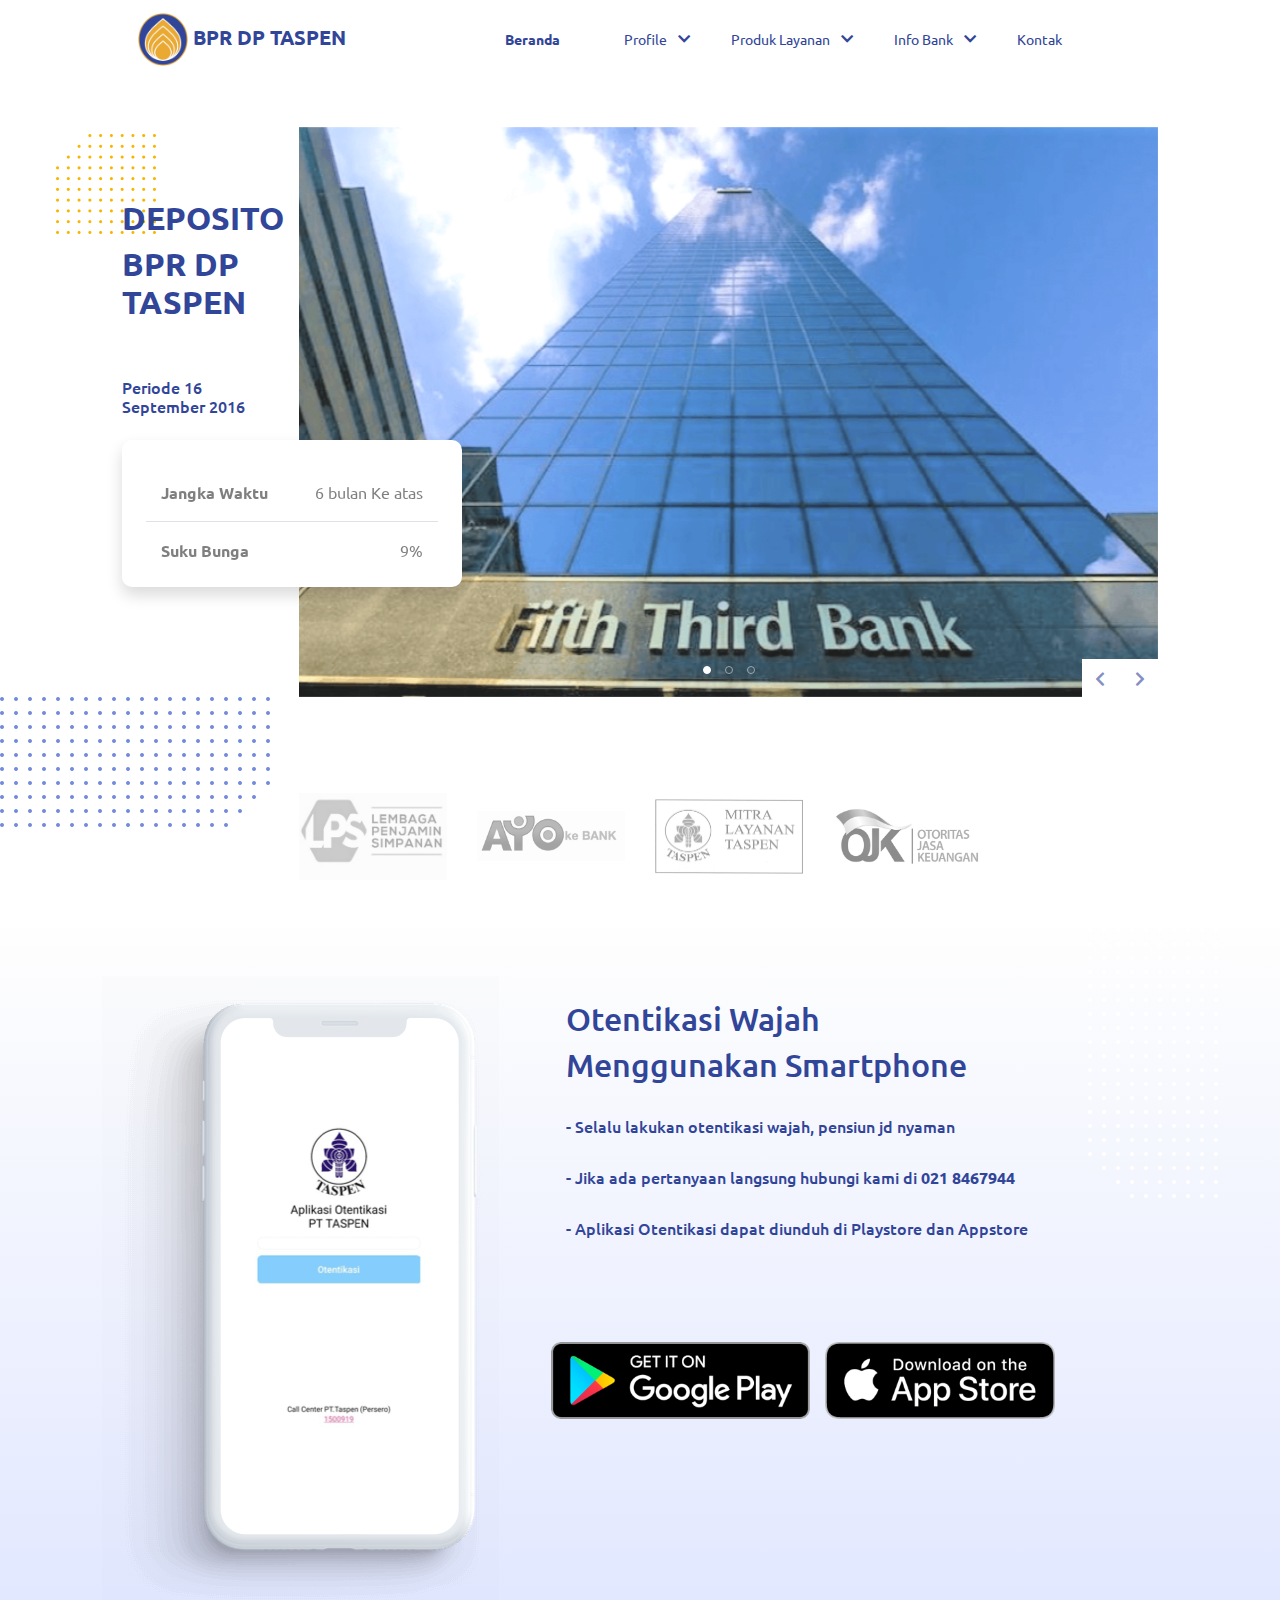
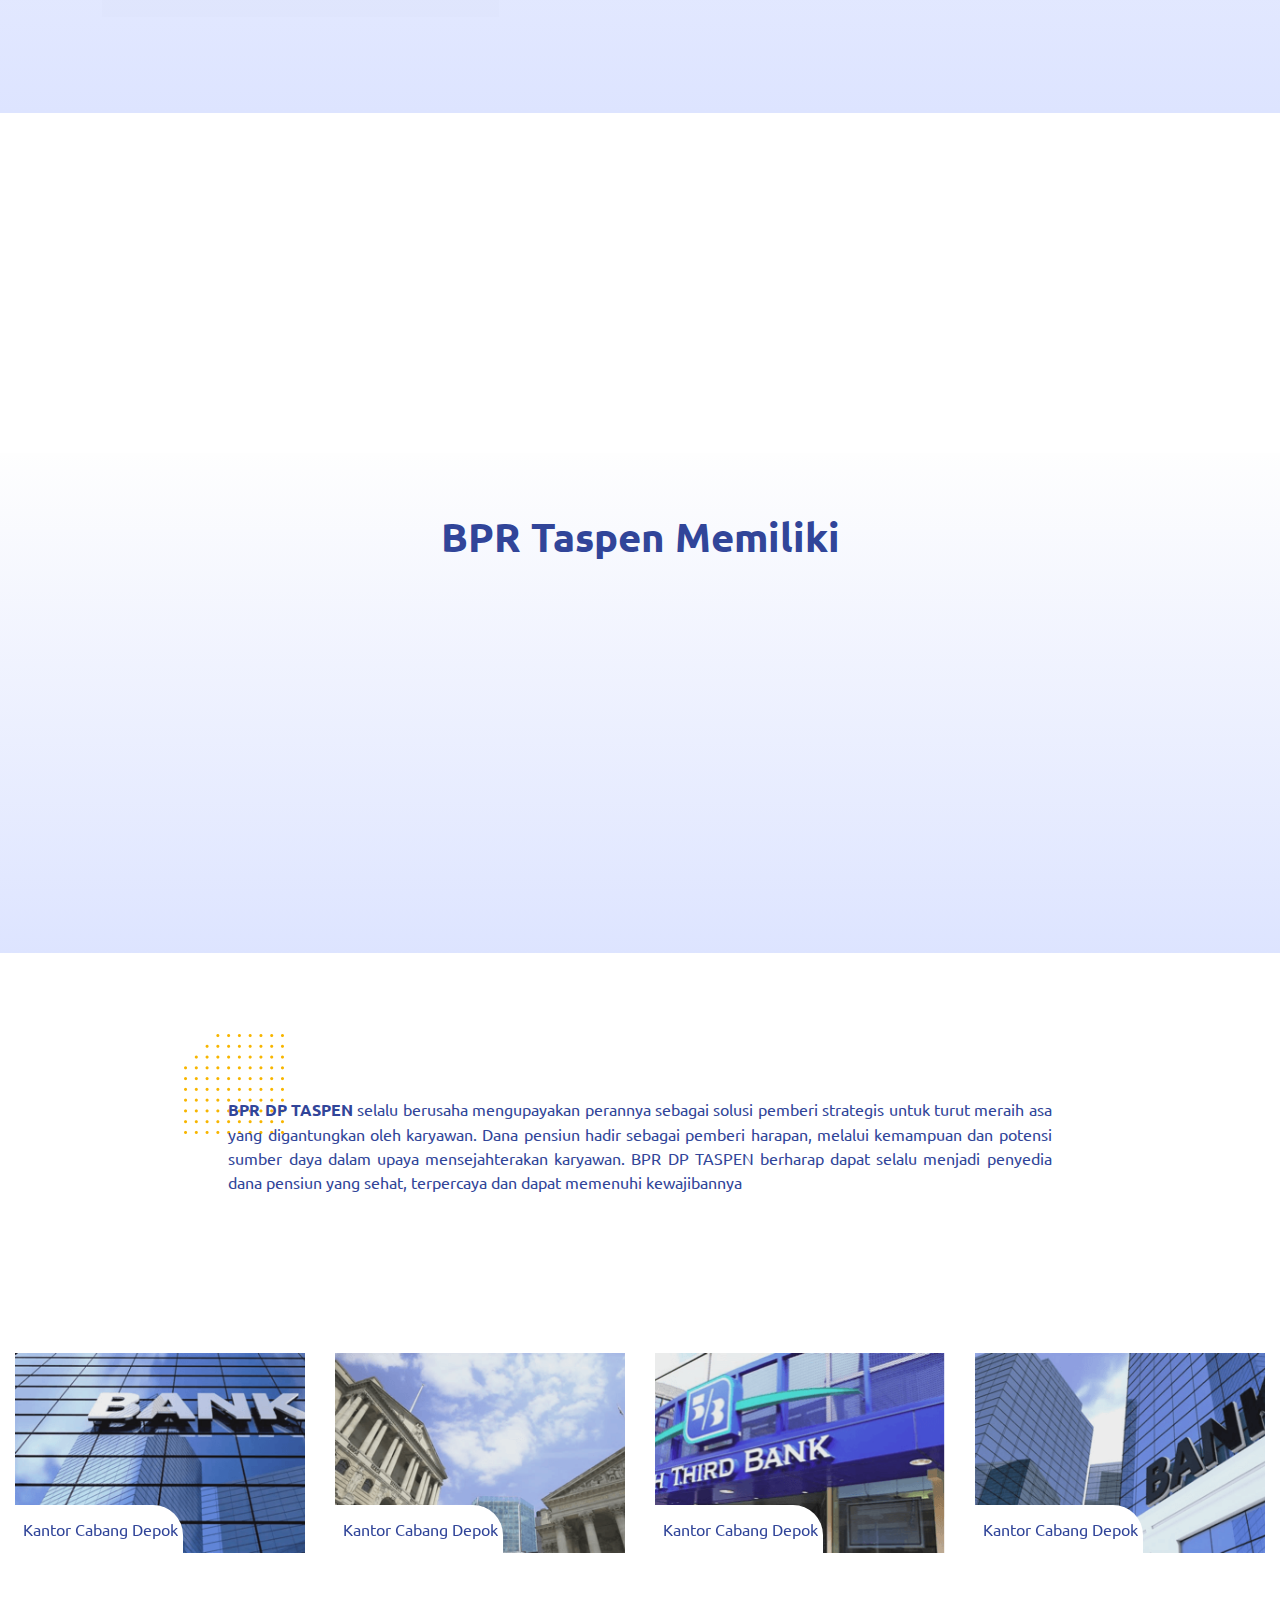
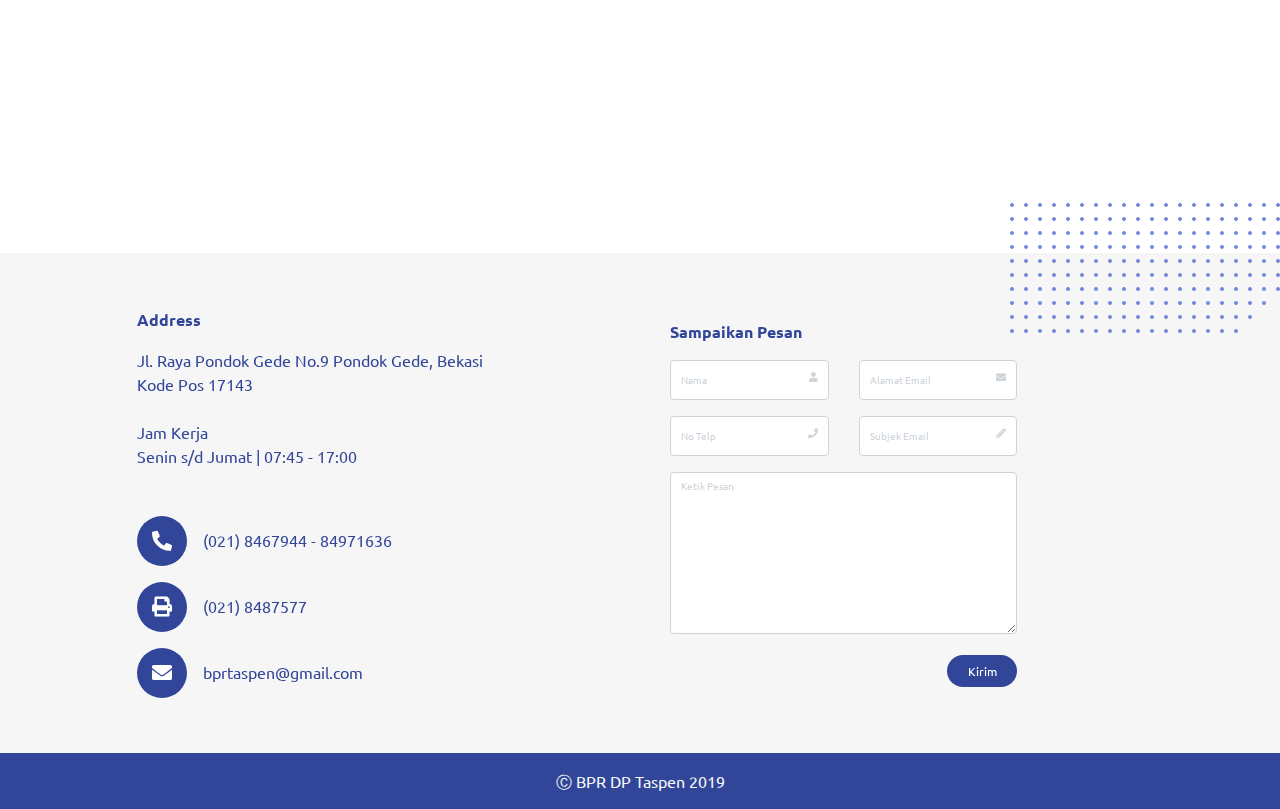
==== commit 360e71bc: "add info keuangan" ====
--- a/index.html
+++ b/index.html
@@ -76,9 +76,21 @@
                   <a class="dropdown-item " href="layanan.html"> Layanan </a>
                 </div>
               </li>
-              <li class="nav-item mx-4">
-                <a class="nav-link  " href="info-bank.html">Info Bank</a>
+
+              <li class="nav-item dropdown mx-4">
+                <a class="nav-link dropdown-toggle " href="#c" id="navbarDropdown" role="button" data-toggle="dropdown"
+                  aria-haspopup="true" aria-expanded="false">
+                  Info Bank
+                </a>
+                <div class="dropdown-menu " aria-labelledby="navbarDropdown">
+                  <a class="dropdown-item " href="info-bank.html">informasi Umum</a>
+                  <div class="dropdown-divider"></div>
+                  <a class="dropdown-item " href="informasi-keuangan.html">Informasi Keuangan </a>
+               
+            
+                </div>
               </li>
+           
               <li class="nav-item mx-4 ">
                 <a class="nav-link  " href="kontak.html">Kontak</a>
               </li>
--- a/assets/css/main.css
+++ b/assets/css/main.css
@@ -149,6 +149,48 @@
     animation: swing 0.4s ease-in-out alternate both;
   }
 }
+.btn-accordion {
+  cursor: pointer;
+}
+
+.accordion-exp {
+  background-color: transparent;
+  margin-bottom: 25px;
+}
+.accordion-exp .btn-link {
+  color: #314599;
+  font-size: 24px;
+  padding: 0;
+  line-height: 0;
+}
+.accordion-exp .btn-link.bold {
+  font-weight: bold;
+}
+.accordion-exp .btn-link:hover {
+  text-decoration: none;
+}
+.accordion-exp .btn-link:not(:focus) {
+  color: #314599;
+}
+.accordion-exp .btn-link:focus {
+  text-decoration: none;
+  font-weight: bold;
+}
+
+.fa-caret-down {
+  transition: transform 0.3s ease-in-out;
+}
+
+@media (min-width: 768px) {
+  .accordion-exp .btn-link {
+    padding: 2px 0;
+    line-height: 1;
+  }
+}
+.btn-accordion[aria-expanded=true] .fa-caret-down {
+  transform: rotate(180deg);
+}
+
 @media (max-width: 768px) {
   #galery {
     max-width: 100vw;
@@ -498,11 +540,27 @@
   margin-left: -20px;
 }
 
-.ul-gbp ul, .ul-gbp ol {
+.ul-none {
+  list-style-type: none;
+}
+
+.ul-disc {
+  list-style-type: disc;
+}
+.ul-disc li {
+  margin: 10px 0;
+}
+.ul-disc a {
+  color: #314599;
+}
+
+.ul-gbp ul,
+.ul-gbp ol {
   list-style-type: none;
   padding-left: 0;
 }
-.ul-gbp ul li, .ul-gbp ol li {
+.ul-gbp ul li,
+.ul-gbp ol li {
   margin-bottom: 20px;
 }
 
